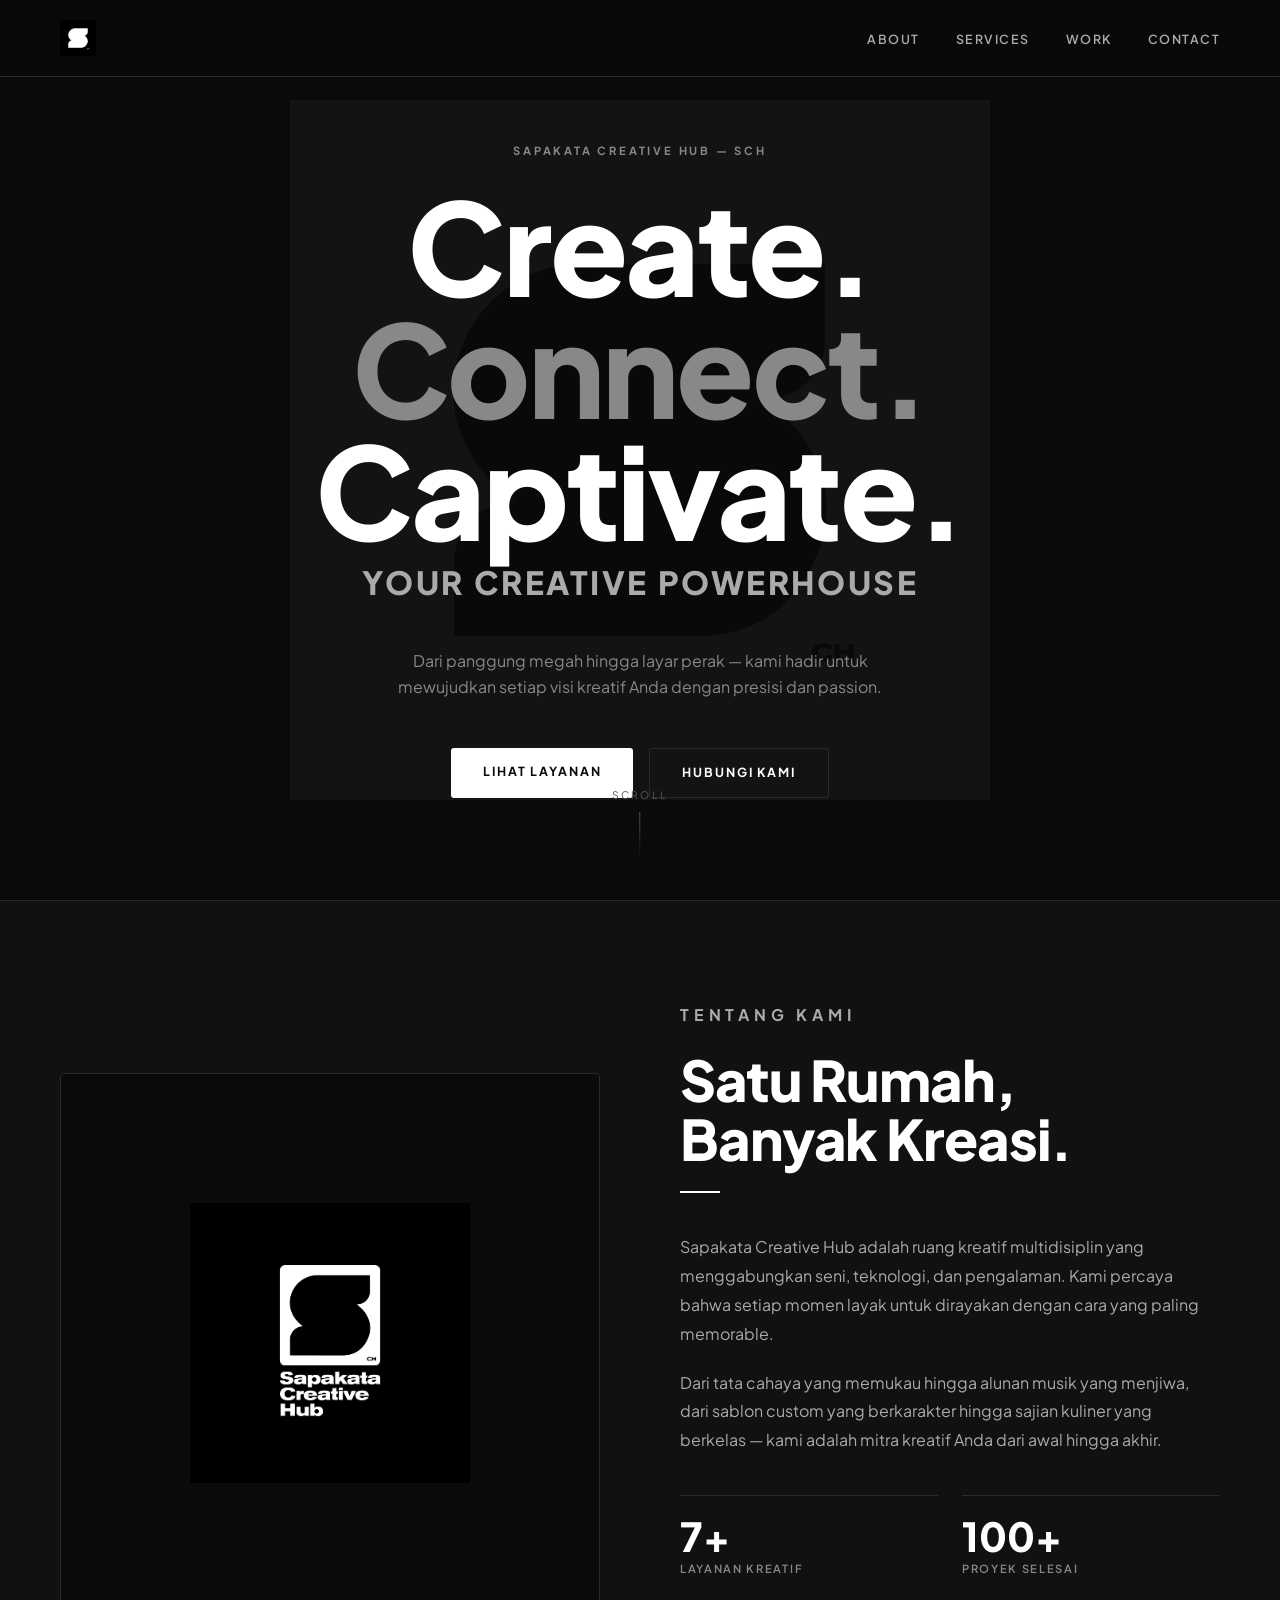
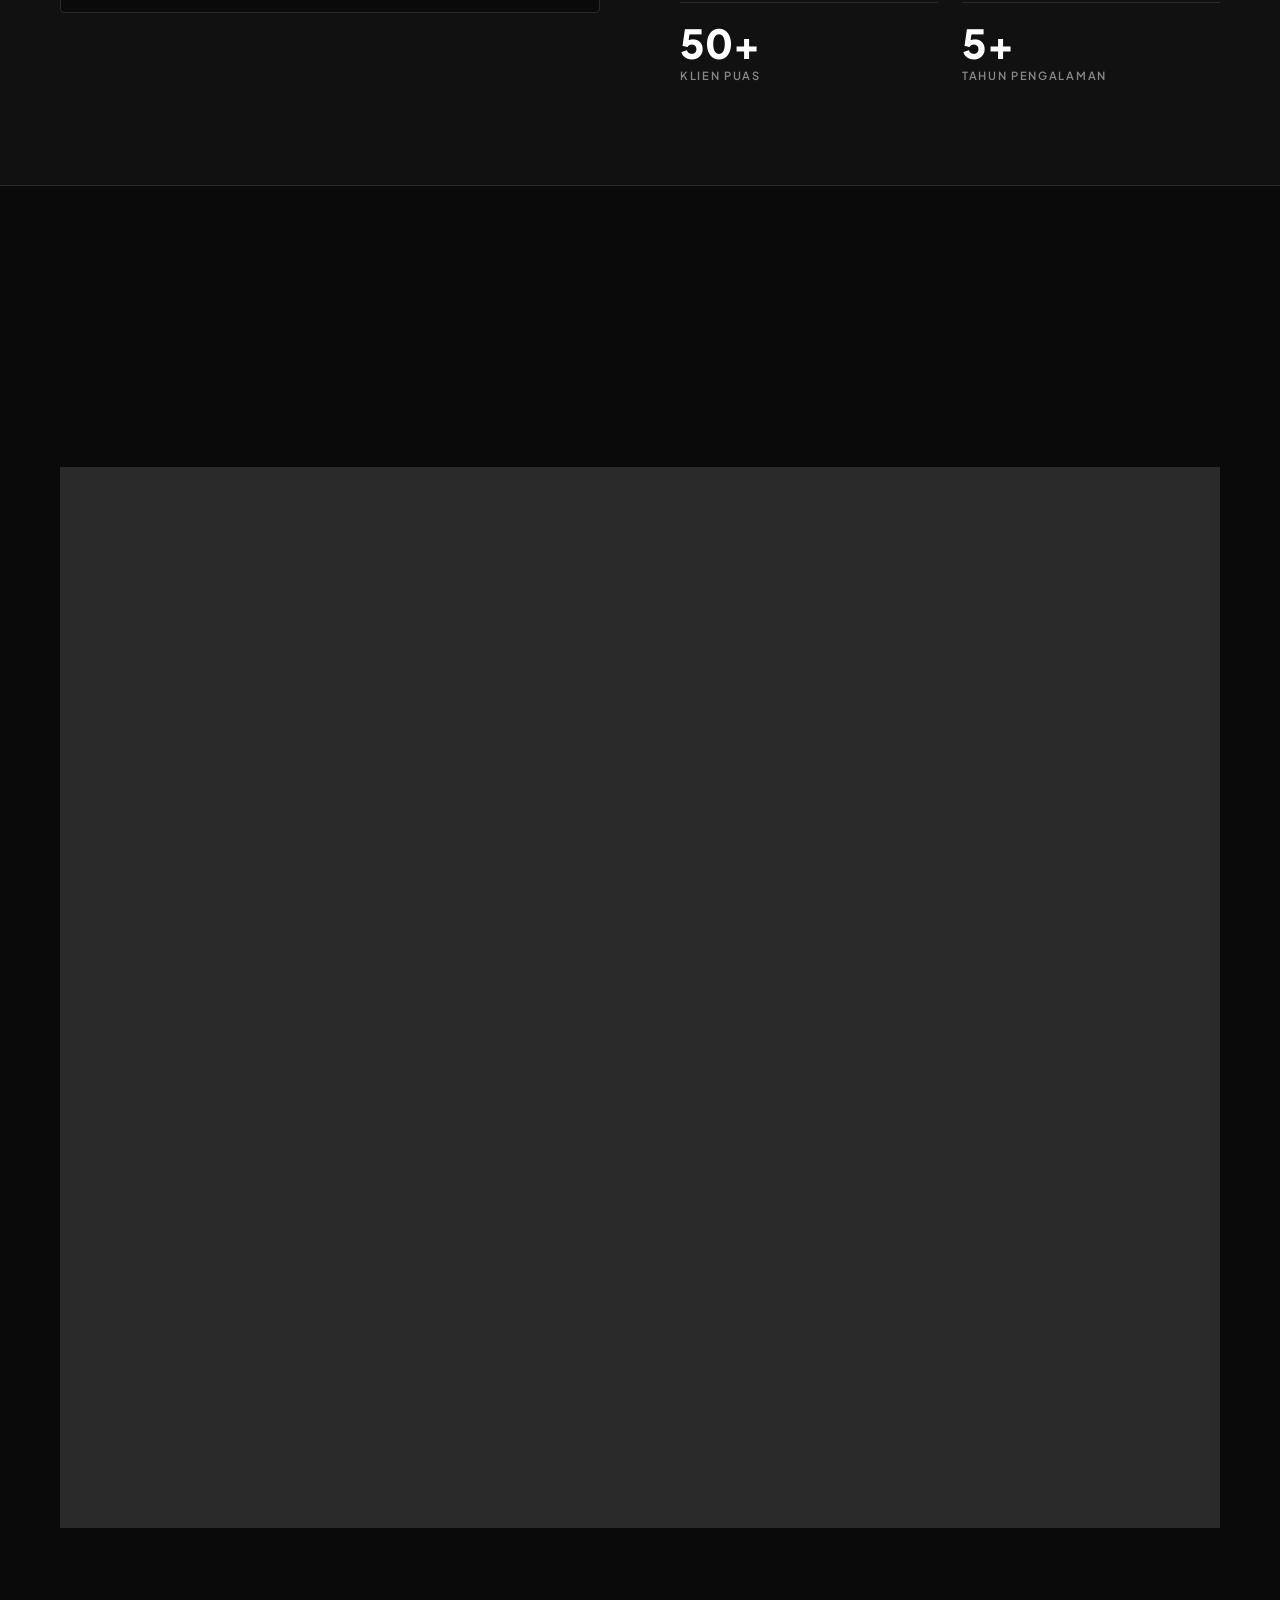
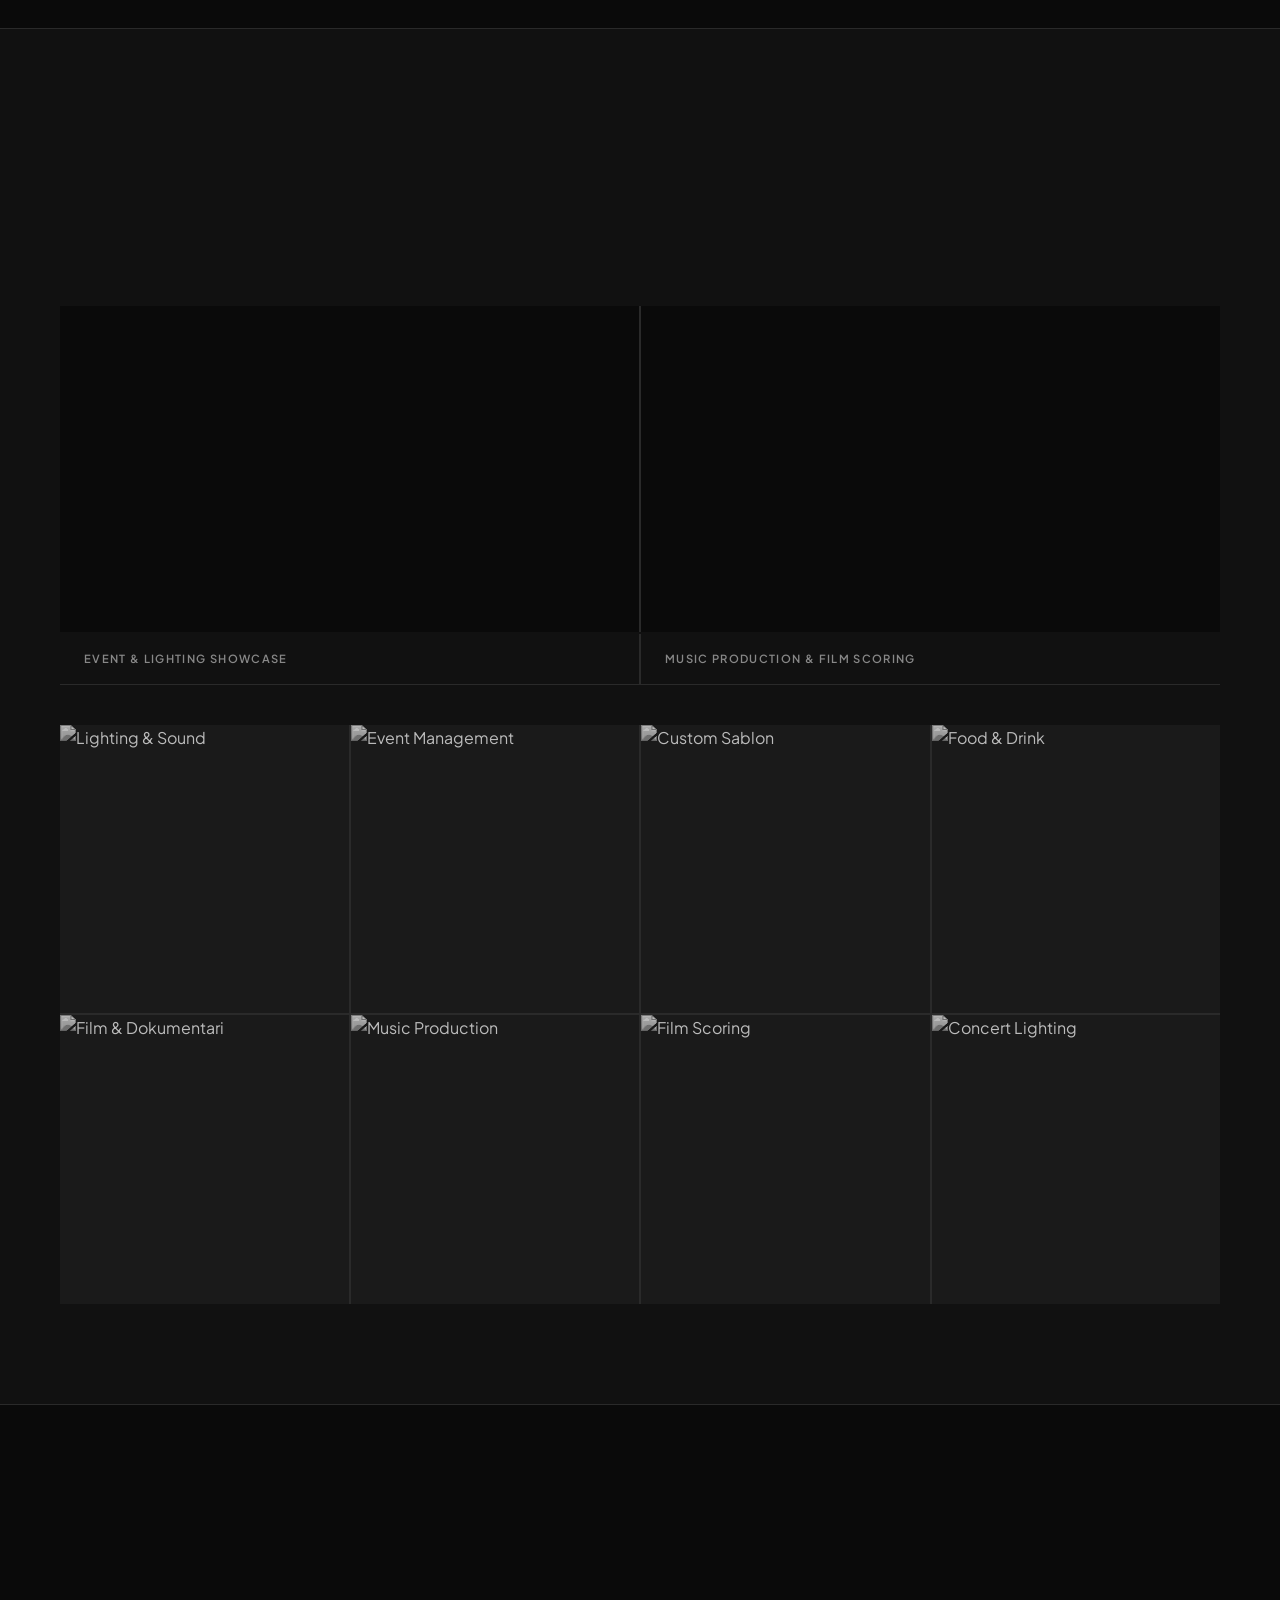
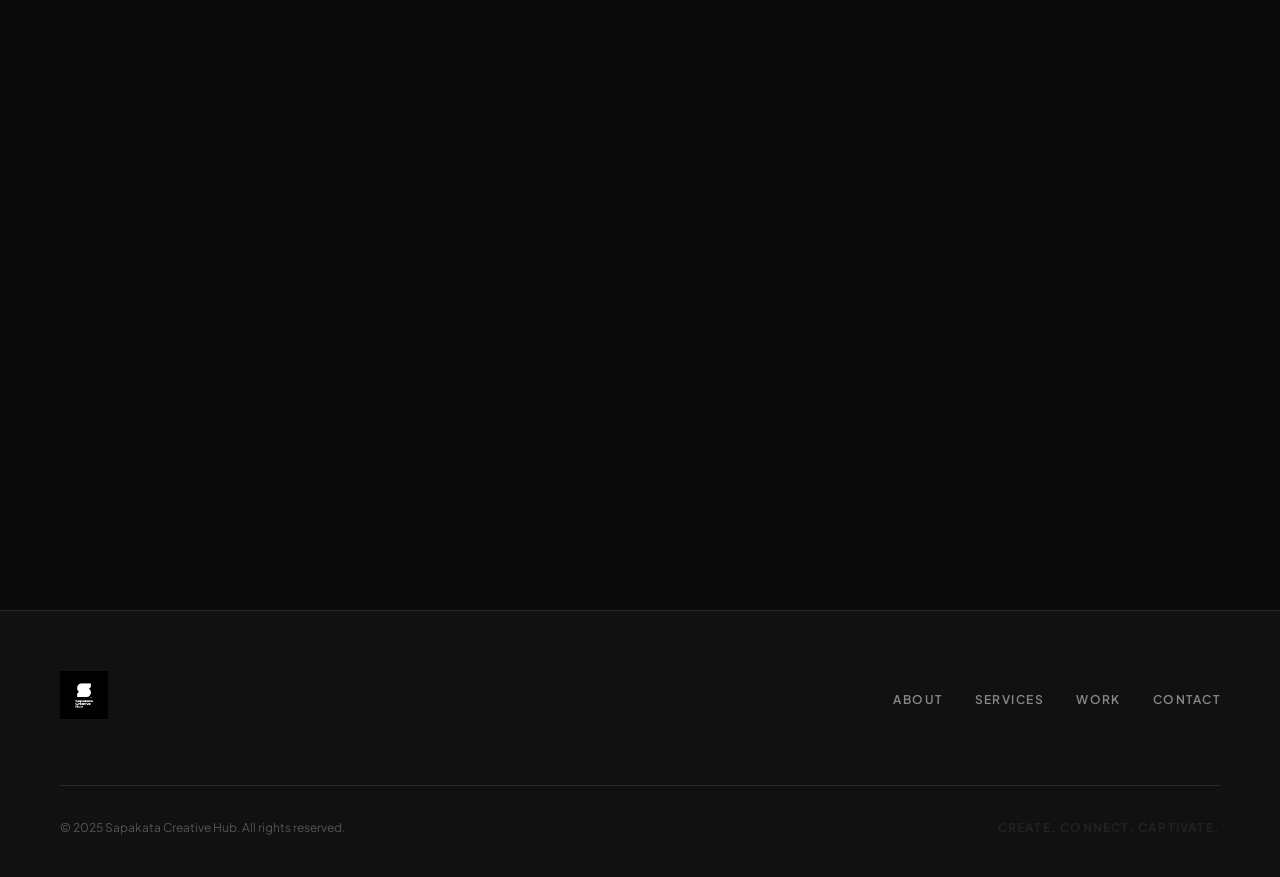
==== indextest.html @ 7867cb83 "Add initial HTML structure for Sapakata Creative Hub Signed-off-by: sapakata <christianferiandrelubi" ====
<!DOCTYPE html>
<html lang="id">
<head>
  <meta charset="UTF-8" />
  <meta name="viewport" content="width=device-width, initial-scale=1.0" />
  <title>Sapakata Creative Hub</title>
  <meta name="description" content="Sapakata Creative Hub — Lighting & Sound, Event Management, Custom Sablon, Food & Drink, Film & Dokumentari, Music Production, Film Scoring and Foley." />
  <meta property="og:title" content="Sapakata Creative Hub" />
  <meta property="og:description" content="Your one-stop creative powerhouse." />
  <meta property="og:image" content="assets/logo/sapakata n-02.png" />
  <link rel="icon" type="image/png" href="assets/logo/sapakata n-01.png" />
  <link rel="preconnect" href="https://fonts.googleapis.com" />
  <link rel="preconnect" href="https://fonts.gstatic.com" crossorigin />
  <link href="https://fonts.googleapis.com/css2?family=Plus+Jakarta+Sans:wght@400;600;700;800;900&display=swap" rel="stylesheet" />
  <link rel="stylesheet" href="style.css" />
</head>
<body>

  <!-- ===== NAVBAR ===== -->
  <nav>
    <a href="#hero" class="nav-logo">
      <img src="assets/logo/sapakata n-02.png" alt="Sapakata Creative Hub" />
    </a>
    <ul class="nav-links">
      <li><a href="#about">About</a></li>
      <li><a href="#services">Services</a></li>
      <li><a href="#portfolio">Work</a></li>
      <li><a href="#contact">Contact</a></li>
    </ul>
    <div class="nav-burger" id="nav-burger" aria-label="Menu">
      <span></span><span></span><span></span>
    </div>
  </nav>

  <!-- ===== MOBILE NAV ===== -->
  <div class="mobile-nav" id="mobile-nav">
    <button class="mobile-nav-close" id="mobile-close">&#x2715;</button>
    <a href="#about">About</a>
    <a href="#services">Services</a>
    <a href="#portfolio">Work</a>
    <a href="#contact">Contact</a>
  </div>

  <!-- ===== HERO ===== -->
  <section id="hero">
    <img class="hero-bg-mark" src="assets/logo/sapakata n-01.png" alt="" aria-hidden="true" />

    <p class="hero-eyebrow">Sapakata Creative Hub &mdash; SCH</p>
    <h1 class="hero-title">Create.<br /><span>Connect.</span><br />Captivate.</h1>
    <p class="hero-sub">Your Creative Powerhouse</p>
    <p class="hero-desc">
      Dari panggung megah hingga layar perak — kami hadir untuk mewujudkan setiap visi kreatif Anda dengan presisi dan passion.
    </p>
    <div class="hero-cta">
      <a href="#services" class="btn btn-white">Lihat Layanan</a>
      <a href="#contact" class="btn btn-outline">Hubungi Kami</a>
    </div>

    <div class="hero-scroll">
      <span>Scroll</span>
      <div class="scroll-line"></div>
    </div>
  </section>

  <!-- ===== ABOUT ===== -->
  <section id="about">
    <div class="about-grid">
      <div class="about-logo-block reveal">
        <img src="assets/logo/sapakata n-04.png" alt="Sapakata Creative Hub Logo" />
      </div>
      <div class="about-text">
        <p class="section-label reveal">Tentang Kami</p>
        <h2 class="section-title reveal">Satu Rumah,<br />Banyak Kreasi.</h2>
        <div class="divider reveal"></div>
        <p class="reveal">
          Sapakata Creative Hub adalah ruang kreatif multidisiplin yang menggabungkan seni, teknologi, dan pengalaman. Kami percaya bahwa setiap momen layak untuk dirayakan dengan cara yang paling memorable.
        </p>
        <p class="reveal">
          Dari tata cahaya yang memukau hingga alunan musik yang menjiwa, dari sablon custom yang berkarakter hingga sajian kuliner yang berkelas — kami adalah mitra kreatif Anda dari awal hingga akhir.
        </p>
        <div class="about-stats">
          <div class="stat-box reveal">
            <div class="stat-num">7+</div>
            <div class="stat-label">Layanan Kreatif</div>
          </div>
          <div class="stat-box reveal">
            <div class="stat-num">100+</div>
            <div class="stat-label">Proyek Selesai</div>
          </div>
          <div class="stat-box reveal">
            <div class="stat-num">50+</div>
            <div class="stat-label">Klien Puas</div>
          </div>
          <div class="stat-box reveal">
            <div class="stat-num">5+</div>
            <div class="stat-label">Tahun Pengalaman</div>
          </div>
        </div>
      </div>
    </div>
  </section>

  <!-- ===== SERVICES ===== -->
  <section id="services">
    <div class="services-header">
      <p class="section-label reveal">Apa yang Kami Lakukan</p>
      <h2 class="section-title reveal">Layanan Kami</h2>
      <div class="divider reveal"></div>
    </div>

    <div class="services-grid">

      <div class="service-card reveal">
        <p class="service-num">01</p>
        <span class="service-icon">&#127818;</span>
        <h3 class="service-name">Lighting &amp; Sound</h3>
        <p class="service-desc">Tata cahaya dan sistem audio profesional untuk konser, event korporat, pernikahan, dan pertunjukan panggung. Kami menghadirkan atmosfer yang sempurna untuk setiap momen.</p>
      </div>

      <div class="service-card reveal">
        <p class="service-num">02</p>
        <span class="service-icon">&#127881;</span>
        <h3 class="service-name">Event Management</h3>
        <p class="service-desc">Perencanaan dan eksekusi event dari A sampai Z. Corporate gathering, product launch, festival, pernikahan — kami pastikan setiap detail berjalan sempurna.</p>
      </div>

      <div class="service-card reveal">
        <p class="service-num">03</p>
        <span class="service-icon">&#128392;</span>
        <h3 class="service-name">Custom Sablon</h3>
        <p class="service-desc">Cetak kaos, merchandise, dan apparel custom berkualitas tinggi. Desain unik, hasil tahan lama, cocok untuk seragam tim, branding event, hingga koleksi personal.</p>
      </div>

      <div class="service-card reveal">
        <p class="service-num">04</p>
        <span class="service-icon">&#127860;</span>
        <h3 class="service-name">Food &amp; Drink</h3>
        <p class="service-desc">Layanan catering dan konsep F&amp;B kreatif untuk berbagai acara. Dari coffee break profesional hingga gala dinner mewah — kami sajikan pengalaman kuliner yang berkesan.</p>
      </div>

      <div class="service-card reveal">
        <p class="service-num">05</p>
        <span class="service-icon">&#127909;</span>
        <h3 class="service-name">Film &amp; Dokumentari</h3>
        <p class="service-desc">Produksi video, film pendek, dan dokumentari yang kuat secara naratif dan estetika. Kami mendokumentasikan kisah Anda dengan sudut pandang sinematik yang autentik.</p>
      </div>

      <div class="service-card reveal">
        <p class="service-num">06</p>
        <span class="service-icon">&#127911;</span>
        <h3 class="service-name">Music Production</h3>
        <p class="service-desc">Rekaman, mixing, dan mastering di studio dengan peralatan profesional. Dari single indie hingga album penuh — kami wujudkan suara Anda menjadi karya yang siap rilis.</p>
      </div>

      <div class="service-card reveal">
        <p class="service-num">07</p>
        <span class="service-icon">&#127908;</span>
        <h3 class="service-name">Film Scoring &amp; Foley</h3>
        <p class="service-desc">Komposisi musik orisinal dan desain suara untuk film, iklan, dan konten digital. Setiap frame mendapatkan nyawanya melalui scoring dan foley yang presisi.</p>
      </div>

    </div>
  </section>

  <!-- ===== PORTFOLIO ===== -->
  <section id="portfolio">
    <div class="portfolio-header">
      <p class="section-label reveal">Karya Kami</p>
      <h2 class="section-title reveal">Portofolio</h2>
      <div class="divider reveal"></div>
    </div>

    <!-- Video embeds -->
    <div class="portfolio-grid reveal">
      <div class="video-block">
        <iframe
          src="https://www.youtube.com/embed/dQw4w9WgXcQ?rel=0&modestbranding=1&color=white"
          title="Sapakata Creative Hub — Event Showcase"
          allow="accelerometer; autoplay; clipboard-write; encrypted-media; gyroscope; picture-in-picture"
          allowfullscreen
        ></iframe>
      </div>
      <div class="video-block">
        <iframe
          src="https://www.youtube.com/embed/9bZkp7q19f0?rel=0&modestbranding=1&color=white"
          title="Sapakata Creative Hub — Music Production"
          allow="accelerometer; autoplay; clipboard-write; encrypted-media; gyroscope; picture-in-picture"
          allowfullscreen
        ></iframe>
      </div>
    </div>
    <div class="video-label">
      <div class="video-label-item">Event &amp; Lighting Showcase</div>
      <div class="video-label-item">Music Production &amp; Film Scoring</div>
    </div>

    <!-- Photo grid (placeholder) -->
    <div class="photo-grid reveal">
      <div class="photo-item">
        <img src="https://images.unsplash.com/photo-1470229722913-7c0e2dbbafd3?w=600&q=80&auto=format&fit=crop" alt="Lighting & Sound" />
      </div>
      <div class="photo-item">
        <img src="https://images.unsplash.com/photo-1492684223066-81342ee5ff30?w=600&q=80&auto=format&fit=crop" alt="Event Management" />
      </div>
      <div class="photo-item">
        <img src="https://images.unsplash.com/photo-1523381210434-271e8be1f52b?w=600&q=80&auto=format&fit=crop" alt="Custom Sablon" />
      </div>
      <div class="photo-item">
        <img src="https://images.unsplash.com/photo-1414235077428-338989a2e8c0?w=600&q=80&auto=format&fit=crop" alt="Food & Drink" />
      </div>
      <div class="photo-item">
        <img src="https://images.unsplash.com/photo-1485846234645-a62644f84728?w=600&q=80&auto=format&fit=crop" alt="Film & Dokumentari" />
      </div>
      <div class="photo-item">
        <img src="https://images.unsplash.com/photo-1598488035139-bdbb2231ce04?w=600&q=80&auto=format&fit=crop" alt="Music Production" />
      </div>
      <div class="photo-item">
        <img src="https://images.unsplash.com/photo-1507838153414-b4b713384a76?w=600&q=80&auto=format&fit=crop" alt="Film Scoring" />
      </div>
      <div class="photo-item">
        <img src="https://images.unsplash.com/photo-1429962714451-bb934ecdc4ec?w=600&q=80&auto=format&fit=crop" alt="Concert Lighting" />
      </div>
    </div>
  </section>

  <!-- ===== CONTACT ===== -->
  <section id="contact">
    <div class="contact-inner">
      <div class="contact-info">
        <p class="section-label reveal">Mari Berkolaborasi</p>
        <h2 class="section-title reveal">Hubungi<br />Kami</h2>
        <div class="divider reveal"></div>
        <p class="reveal">
          Punya ide besar? Butuh partner kreatif yang bisa mewujudkannya? Kami siap mendengar dan berkolaborasi untuk menciptakan sesuatu yang luar biasa bersama Anda.
        </p>
        <div class="contact-details reveal">
          <div class="contact-item">
            <span class="contact-item-label">Email</span>
            <span class="contact-item-val"><a href="mailto:hello@sapakata.id">hello@sapakata.id</a></span>
          </div>
          <div class="contact-item">
            <span class="contact-item-label">Instagram</span>
            <span class="contact-item-val"><a href="https://instagram.com/sapakata" target="_blank" rel="noopener">@sapakata</a></span>
          </div>
          <div class="contact-item">
            <span class="contact-item-label">Lokasi</span>
            <span class="contact-item-val">Indonesia</span>
          </div>
        </div>
      </div>

      <form class="contact-form reveal" id="contact-form">
        <div class="form-group">
          <label for="name">Nama</label>
          <input type="text" id="name" name="name" placeholder="Nama lengkap Anda" required />
        </div>
        <div class="form-group">
          <label for="email">Email</label>
          <input type="email" id="email" name="email" placeholder="email@anda.com" required />
        </div>
        <div class="form-group">
          <label for="service">Layanan yang Dibutuhkan</label>
          <select id="service" name="service">
            <option value="">Pilih layanan...</option>
            <option>Lighting &amp; Sound</option>
            <option>Event Management</option>
            <option>Custom Sablon</option>
            <option>Food &amp; Drink</option>
            <option>Film &amp; Dokumentari</option>
            <option>Music Production</option>
            <option>Film Scoring &amp; Foley</option>
            <option>Kombinasi Layanan</option>
          </select>
        </div>
        <div class="form-group">
          <label for="message">Pesan</label>
          <textarea id="message" name="message" rows="5" placeholder="Ceritakan tentang proyek Anda..." required></textarea>
        </div>
        <div class="form-submit">
          <button type="submit" class="btn btn-white">Kirim Pesan</button>
        </div>
      </form>
    </div>
  </section>

  <!-- ===== FOOTER AREA ===== -->
  <footer>
    <div class="footer-inner">
      <div class="footer-top">
        <div class="footer-logo">
          <img src="assets/logo/sapakata n-06.png" alt="Sapakata Creative Hub" />
        </div>
        <ul class="footer-nav">
          <li><a href="#about">About</a></li>
          <li><a href="#services">Services</a></li>
          <li><a href="#portfolio">Work</a></li>
          <li><a href="#contact">Contact</a></li>
        </ul>
      </div>
      <div class="footer-bottom">
        <p class="footer-copy">&copy; 2025 Sapakata Creative Hub. All rights reserved.</p>
        <p class="footer-tagline">Create. Connect. Captivate.</p>
      </div>
    </div>
  </footer>

  <script src="script.js"></script>
</body>
</html>
---- style.css ----
/* ===== RESET & BASE ===== */
*, *::before, *::after { box-sizing: border-box; margin: 0; padding: 0; }

:root {
  --black: #0a0a0a;
  --black-soft: #111111;
  --black-mid: #1a1a1a;
  --grey-dark: #222222;
  --grey-mid: #555555;
  --grey-light: #888888;
  --grey-border: #2a2a2a;
  --white: #ffffff;
  --white-dim: #e8e8e8;
  --white-muted: #aaaaaa;
  --font: 'Plus Jakarta Sans', 'Inter', sans-serif;
}

html { scroll-behavior: smooth; }

body {
  font-family: var(--font);
  background-color: var(--black);
  color: var(--white);
  line-height: 1.6;
  overflow-x: hidden;
}

/* ===== SCROLLBAR ===== */
::-webkit-scrollbar { width: 4px; }
::-webkit-scrollbar-track { background: var(--black); }
::-webkit-scrollbar-thumb { background: var(--grey-mid); border-radius: 2px; }

/* ===== NAVBAR ===== */
nav {
  position: fixed;
  top: 0;
  left: 0;
  right: 0;
  z-index: 100;
  display: flex;
  align-items: center;
  justify-content: space-between;
  padding: 20px 60px;
  background: rgba(10, 10, 10, 0.85);
  backdrop-filter: blur(12px);
  -webkit-backdrop-filter: blur(12px);
  border-bottom: 1px solid var(--grey-border);
  transition: padding 0.3s ease;
}

nav.scrolled { padding: 14px 60px; }

.nav-logo {
  display: flex;
  align-items: center;
  gap: 12px;
  text-decoration: none;
}

.nav-logo img {
  height: 36px;
  width: auto;
}

.nav-logo span {
  font-size: 0.85rem;
  font-weight: 700;
  letter-spacing: 0.12em;
  text-transform: uppercase;
  color: var(--white);
}

.nav-links {
  display: flex;
  align-items: center;
  gap: 36px;
  list-style: none;
}

.nav-links a {
  font-size: 0.78rem;
  font-weight: 600;
  letter-spacing: 0.12em;
  text-transform: uppercase;
  color: var(--white-muted);
  text-decoration: none;
  transition: color 0.2s;
}

.nav-links a:hover { color: var(--white); }

.nav-burger {
  display: none;
  flex-direction: column;
  gap: 5px;
  cursor: pointer;
  padding: 4px;
}
.nav-burger span {
  display: block;
  width: 24px;
  height: 2px;
  background: var(--white);
  transition: all 0.3s;
}

/* ===== MOBILE NAV ===== */
.mobile-nav {
  display: none;
  position: fixed;
  inset: 0;
  background: var(--black);
  z-index: 99;
  flex-direction: column;
  align-items: center;
  justify-content: center;
  gap: 40px;
}
.mobile-nav.open { display: flex; }
.mobile-nav a {
  font-size: 2rem;
  font-weight: 800;
  letter-spacing: 0.05em;
  text-transform: uppercase;
  color: var(--white);
  text-decoration: none;
  opacity: 0.85;
  transition: opacity 0.2s;
}
.mobile-nav a:hover { opacity: 1; }
.mobile-nav-close {
  position: absolute;
  top: 24px;
  right: 28px;
  font-size: 2rem;
  cursor: pointer;
  color: var(--white-muted);
  background: none;
  border: none;
  line-height: 1;
}

/* ===== HERO ===== */
#hero {
  min-height: 100vh;
  display: flex;
  flex-direction: column;
  align-items: center;
  justify-content: center;
  text-align: center;
  padding: 120px 40px 80px;
  position: relative;
  overflow: hidden;
}

.hero-bg-mark {
  position: absolute;
  top: 50%;
  left: 50%;
  transform: translate(-50%, -50%);
  width: 70vw;
  max-width: 700px;
  opacity: 0.04;
  pointer-events: none;
  user-select: none;
}

.hero-eyebrow {
  font-size: 0.7rem;
  font-weight: 700;
  letter-spacing: 0.25em;
  text-transform: uppercase;
  color: var(--grey-light);
  margin-bottom: 24px;
  opacity: 0;
  animation: fadeUp 0.8s 0.2s forwards;
}

.hero-title {
  font-size: clamp(3rem, 10vw, 8rem);
  font-weight: 900;
  letter-spacing: -0.02em;
  line-height: 0.95;
  color: var(--white);
  margin-bottom: 8px;
  opacity: 0;
  animation: fadeUp 0.8s 0.35s forwards;
}

.hero-title span {
  color: var(--grey-light);
}

.hero-sub {
  font-size: clamp(1.2rem, 3vw, 2rem);
  font-weight: 800;
  letter-spacing: 0.08em;
  text-transform: uppercase;
  color: var(--white-muted);
  margin-bottom: 40px;
  opacity: 0;
  animation: fadeUp 0.8s 0.5s forwards;
}

.hero-desc {
  font-size: 1rem;
  font-weight: 400;
  color: var(--grey-light);
  max-width: 520px;
  margin: 0 auto 48px;
  opacity: 0;
  animation: fadeUp 0.8s 0.65s forwards;
}

.hero-cta {
  display: flex;
  gap: 16px;
  justify-content: center;
  flex-wrap: wrap;
  opacity: 0;
  animation: fadeUp 0.8s 0.8s forwards;
}

.btn {
  display: inline-block;
  padding: 14px 32px;
  font-family: var(--font);
  font-size: 0.78rem;
  font-weight: 700;
  letter-spacing: 0.15em;
  text-transform: uppercase;
  text-decoration: none;
  border-radius: 3px;
  transition: all 0.25s;
  cursor: pointer;
  border: none;
}

.btn-white {
  background: var(--white);
  color: var(--black);
}
.btn-white:hover {
  background: var(--white-dim);
  transform: translateY(-2px);
}

.btn-outline {
  background: transparent;
  color: var(--white);
  border: 1.5px solid var(--grey-border);
}
.btn-outline:hover {
  border-color: var(--white-muted);
  transform: translateY(-2px);
}

.hero-scroll {
  position: absolute;
  bottom: 40px;
  left: 50%;
  transform: translateX(-50%);
  display: flex;
  flex-direction: column;
  align-items: center;
  gap: 8px;
  opacity: 0;
  animation: fadeIn 1s 1.2s forwards;
}
.hero-scroll span {
  font-size: 0.65rem;
  letter-spacing: 0.2em;
  text-transform: uppercase;
  color: var(--grey-mid);
}
.scroll-line {
  width: 1px;
  height: 48px;
  background: linear-gradient(to bottom, var(--grey-mid), transparent);
  animation: scrollPulse 2s infinite;
}

/* ===== SECTION BASE ===== */
section { padding: 100px 60px; }

.section-label {
  font-size: 0.65rem;
  font-weight: 700;
  letter-spacing: 0.3em;
  text-transform: uppercase;
  color: var(--grey-mid);
  margin-bottom: 16px;
}

.section-title {
  font-size: clamp(2rem, 5vw, 3.5rem);
  font-weight: 900;
  letter-spacing: -0.02em;
  line-height: 1.05;
  color: var(--white);
  margin-bottom: 24px;
}

.divider {
  width: 40px;
  height: 2px;
  background: var(--white);
  margin-bottom: 40px;
}

/* ===== ABOUT ===== */
#about {
  background: var(--black-soft);
  border-top: 1px solid var(--grey-border);
}

.about-grid {
  display: grid;
  grid-template-columns: 1fr 1fr;
  gap: 80px;
  align-items: center;
  max-width: 1200px;
  margin: 0 auto;
}

.about-logo-block {
  display: flex;
  align-items: center;
  justify-content: center;
  background: var(--black);
  border: 1px solid var(--grey-border);
  border-radius: 4px;
  padding: 60px;
  aspect-ratio: 1;
}

.about-logo-block img {
  width: 100%;
  max-width: 280px;
}

.about-text p {
  font-size: 1rem;
  color: var(--white-muted);
  line-height: 1.8;
  margin-bottom: 20px;
}

.about-stats {
  display: grid;
  grid-template-columns: 1fr 1fr;
  gap: 24px;
  margin-top: 40px;
}

.stat-box {
  border-top: 1px solid var(--grey-border);
  padding-top: 20px;
}

.stat-num {
  font-size: 2.5rem;
  font-weight: 900;
  color: var(--white);
  line-height: 1;
  margin-bottom: 4px;
}

.stat-label {
  font-size: 0.7rem;
  font-weight: 600;
  letter-spacing: 0.15em;
  text-transform: uppercase;
  color: var(--grey-light);
}

/* ===== SERVICES ===== */
#services {
  background: var(--black);
  border-top: 1px solid var(--grey-border);
}

.services-header {
  max-width: 1200px;
  margin: 0 auto 64px;
}

.services-grid {
  display: grid;
  grid-template-columns: repeat(auto-fit, minmax(300px, 1fr));
  gap: 1px;
  background: var(--grey-border);
  border: 1px solid var(--grey-border);
  max-width: 1200px;
  margin: 0 auto;
}

.service-card {
  background: var(--black);
  padding: 48px 40px;
  transition: background 0.3s;
  cursor: default;
}

.service-card:hover { background: var(--black-mid); }

.service-num {
  font-size: 0.65rem;
  font-weight: 700;
  letter-spacing: 0.2em;
  color: var(--grey-mid);
  margin-bottom: 24px;
}

.service-icon {
  font-size: 2rem;
  margin-bottom: 16px;
  display: block;
}

.service-name {
  font-size: 1.3rem;
  font-weight: 800;
  color: var(--white);
  margin-bottom: 12px;
  letter-spacing: -0.01em;
}

.service-desc {
  font-size: 0.875rem;
  color: var(--white-muted);
  line-height: 1.7;
}

/* ===== PORTFOLIO ===== */
#portfolio {
  background: var(--black-soft);
  border-top: 1px solid var(--grey-border);
}

.portfolio-header {
  max-width: 1200px;
  margin: 0 auto 60px;
}

.portfolio-grid {
  display: grid;
  grid-template-columns: 1fr 1fr;
  gap: 2px;
  background: var(--grey-border);
  max-width: 1200px;
  margin: 0 auto 2px;
}

.video-block {
  position: relative;
  background: var(--black);
  overflow: hidden;
  aspect-ratio: 16/9;
}

.video-block iframe {
  position: absolute;
  inset: 0;
  width: 100%;
  height: 100%;
  border: none;
}

.video-label {
  max-width: 1200px;
  margin: 0 auto;
  display: grid;
  grid-template-columns: 1fr 1fr;
  gap: 2px;
  background: var(--grey-border);
  border-bottom: 1px solid var(--grey-border);
}

.video-label-item {
  background: var(--black-soft);
  padding: 16px 24px;
  font-size: 0.7rem;
  font-weight: 600;
  letter-spacing: 0.12em;
  text-transform: uppercase;
  color: var(--grey-light);
}

/* Photo gallery */
.photo-grid {
  display: grid;
  grid-template-columns: repeat(4, 1fr);
  gap: 2px;
  background: var(--grey-border);
  max-width: 1200px;
  margin: 40px auto 0;
}

.photo-item {
  aspect-ratio: 1;
  overflow: hidden;
  background: var(--black-mid);
  position: relative;
}

.photo-item img {
  width: 100%;
  height: 100%;
  object-fit: cover;
  filter: grayscale(100%);
  opacity: 0.7;
  transition: all 0.4s;
}

.photo-item:hover img {
  filter: grayscale(60%);
  opacity: 1;
  transform: scale(1.04);
}

.photo-placeholder {
  width: 100%;
  height: 100%;
  min-height: 200px;
  display: flex;
  align-items: center;
  justify-content: center;
  background: var(--black-mid);
  color: var(--grey-border);
  font-size: 0.65rem;
  letter-spacing: 0.2em;
  text-transform: uppercase;
}

/* ===== CONTACT ===== */
#contact {
  background: var(--black);
  border-top: 1px solid var(--grey-border);
}

.contact-inner {
  max-width: 1200px;
  margin: 0 auto;
  display: grid;
  grid-template-columns: 1fr 1fr;
  gap: 80px;
  align-items: start;
}

.contact-info p {
  font-size: 1rem;
  color: var(--white-muted);
  line-height: 1.8;
  margin-bottom: 40px;
}

.contact-details {
  display: flex;
  flex-direction: column;
  gap: 20px;
}

.contact-item {
  display: flex;
  flex-direction: column;
  gap: 4px;
  border-top: 1px solid var(--grey-border);
  padding-top: 16px;
}

.contact-item-label {
  font-size: 0.65rem;
  font-weight: 700;
  letter-spacing: 0.2em;
  text-transform: uppercase;
  color: var(--grey-mid);
}

.contact-item-val {
  font-size: 0.95rem;
  font-weight: 600;
  color: var(--white);
}

.contact-item-val a {
  color: var(--white);
  text-decoration: none;
  transition: color 0.2s;
}
.contact-item-val a:hover { color: var(--white-muted); }

/* Contact form */
.contact-form {
  display: flex;
  flex-direction: column;
  gap: 16px;
}

.form-group {
  display: flex;
  flex-direction: column;
  gap: 6px;
}

.form-group label {
  font-size: 0.65rem;
  font-weight: 700;
  letter-spacing: 0.2em;
  text-transform: uppercase;
  color: var(--grey-mid);
}

.form-group input,
.form-group select,
.form-group textarea {
  background: var(--black-soft);
  border: 1px solid var(--grey-border);
  color: var(--white);
  font-family: var(--font);
  font-size: 0.9rem;
  padding: 14px 16px;
  border-radius: 3px;
  outline: none;
  transition: border-color 0.2s;
  resize: none;
}

.form-group input:focus,
.form-group select:focus,
.form-group textarea:focus {
  border-color: var(--grey-mid);
}

.form-group select option { background: var(--black-soft); }

.form-submit {
  margin-top: 8px;
}

/* ===== FOOTER ===== */
footer {
  background: var(--black-soft);
  border-top: 1px solid var(--grey-border);
  padding: 60px 60px 40px;
}

.footer-inner {
  max-width: 1200px;
  margin: 0 auto;
}

.footer-top {
  display: flex;
  align-items: center;
  justify-content: space-between;
  margin-bottom: 60px;
}

.footer-logo img {
  height: 48px;
  width: auto;
}

.footer-nav {
  display: flex;
  gap: 32px;
  list-style: none;
}

.footer-nav a {
  font-size: 0.75rem;
  font-weight: 600;
  letter-spacing: 0.12em;
  text-transform: uppercase;
  color: var(--grey-light);
  text-decoration: none;
  transition: color 0.2s;
}
.footer-nav a:hover { color: var(--white); }

.footer-bottom {
  display: flex;
  align-items: center;
  justify-content: space-between;
  border-top: 1px solid var(--grey-border);
  padding-top: 32px;
}

.footer-copy {
  font-size: 0.75rem;
  color: var(--grey-mid);
}

.footer-tagline {
  font-size: 0.75rem;
  font-weight: 700;
  letter-spacing: 0.1em;
  text-transform: uppercase;
  color: var(--grey-dark);
}

/* ===== ANIMATIONS ===== */
@keyframes fadeUp {
  from { opacity: 0; transform: translateY(24px); }
  to   { opacity: 1; transform: translateY(0); }
}

@keyframes fadeIn {
  from { opacity: 0; }
  to   { opacity: 1; }
}

@keyframes scrollPulse {
  0%, 100% { opacity: 0.4; }
  50%       { opacity: 1; }
}

.reveal {
  opacity: 0;
  transform: translateY(32px);
  transition: opacity 0.7s ease, transform 0.7s ease;
}
.reveal.visible {
  opacity: 1;
  transform: translateY(0);
}

/* ===== RESPONSIVE ===== */
@media (max-width: 900px) {
  nav { padding: 18px 24px; }
  nav.scrolled { padding: 12px 24px; }
  .nav-links { display: none; }
  .nav-burger { display: flex; }
  section { padding: 80px 24px; }
  footer { padding: 48px 24px 32px; }

  .about-grid { grid-template-columns: 1fr; gap: 40px; }
  .about-logo-block { padding: 40px; max-width: 320px; margin: 0 auto; }

  .services-grid { grid-template-columns: 1fr; }
  .service-card { padding: 36px 28px; }

  .portfolio-grid { grid-template-columns: 1fr; }
  .video-label { grid-template-columns: 1fr; }
  .photo-grid { grid-template-columns: repeat(2, 1fr); }

  .contact-inner { grid-template-columns: 1fr; gap: 48px; }

  .footer-top { flex-direction: column; gap: 32px; align-items: flex-start; }
  .footer-bottom { flex-direction: column; gap: 12px; align-items: flex-start; }
}

@media (max-width: 480px) {
  .hero-title { letter-spacing: -0.01em; }
  .about-stats { grid-template-columns: 1fr; }
  .photo-grid { grid-template-columns: repeat(2, 1fr); }
}
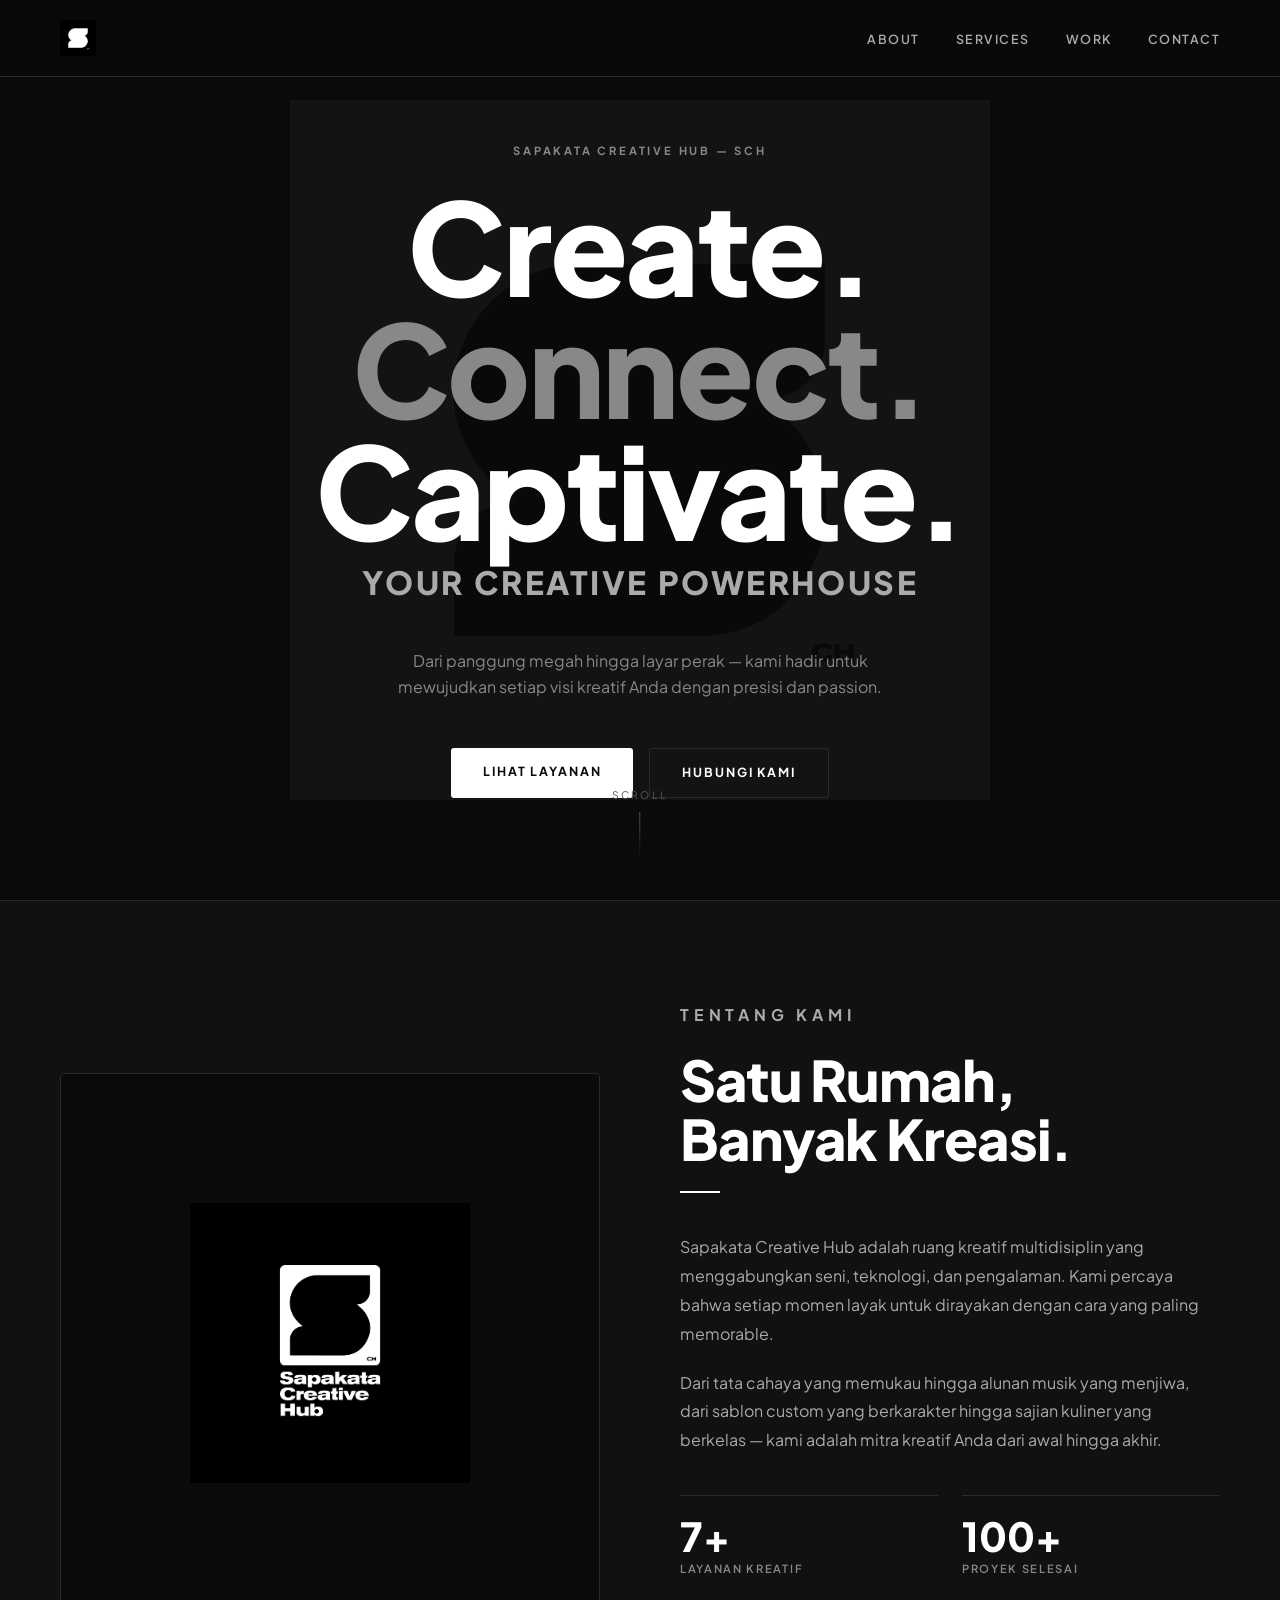
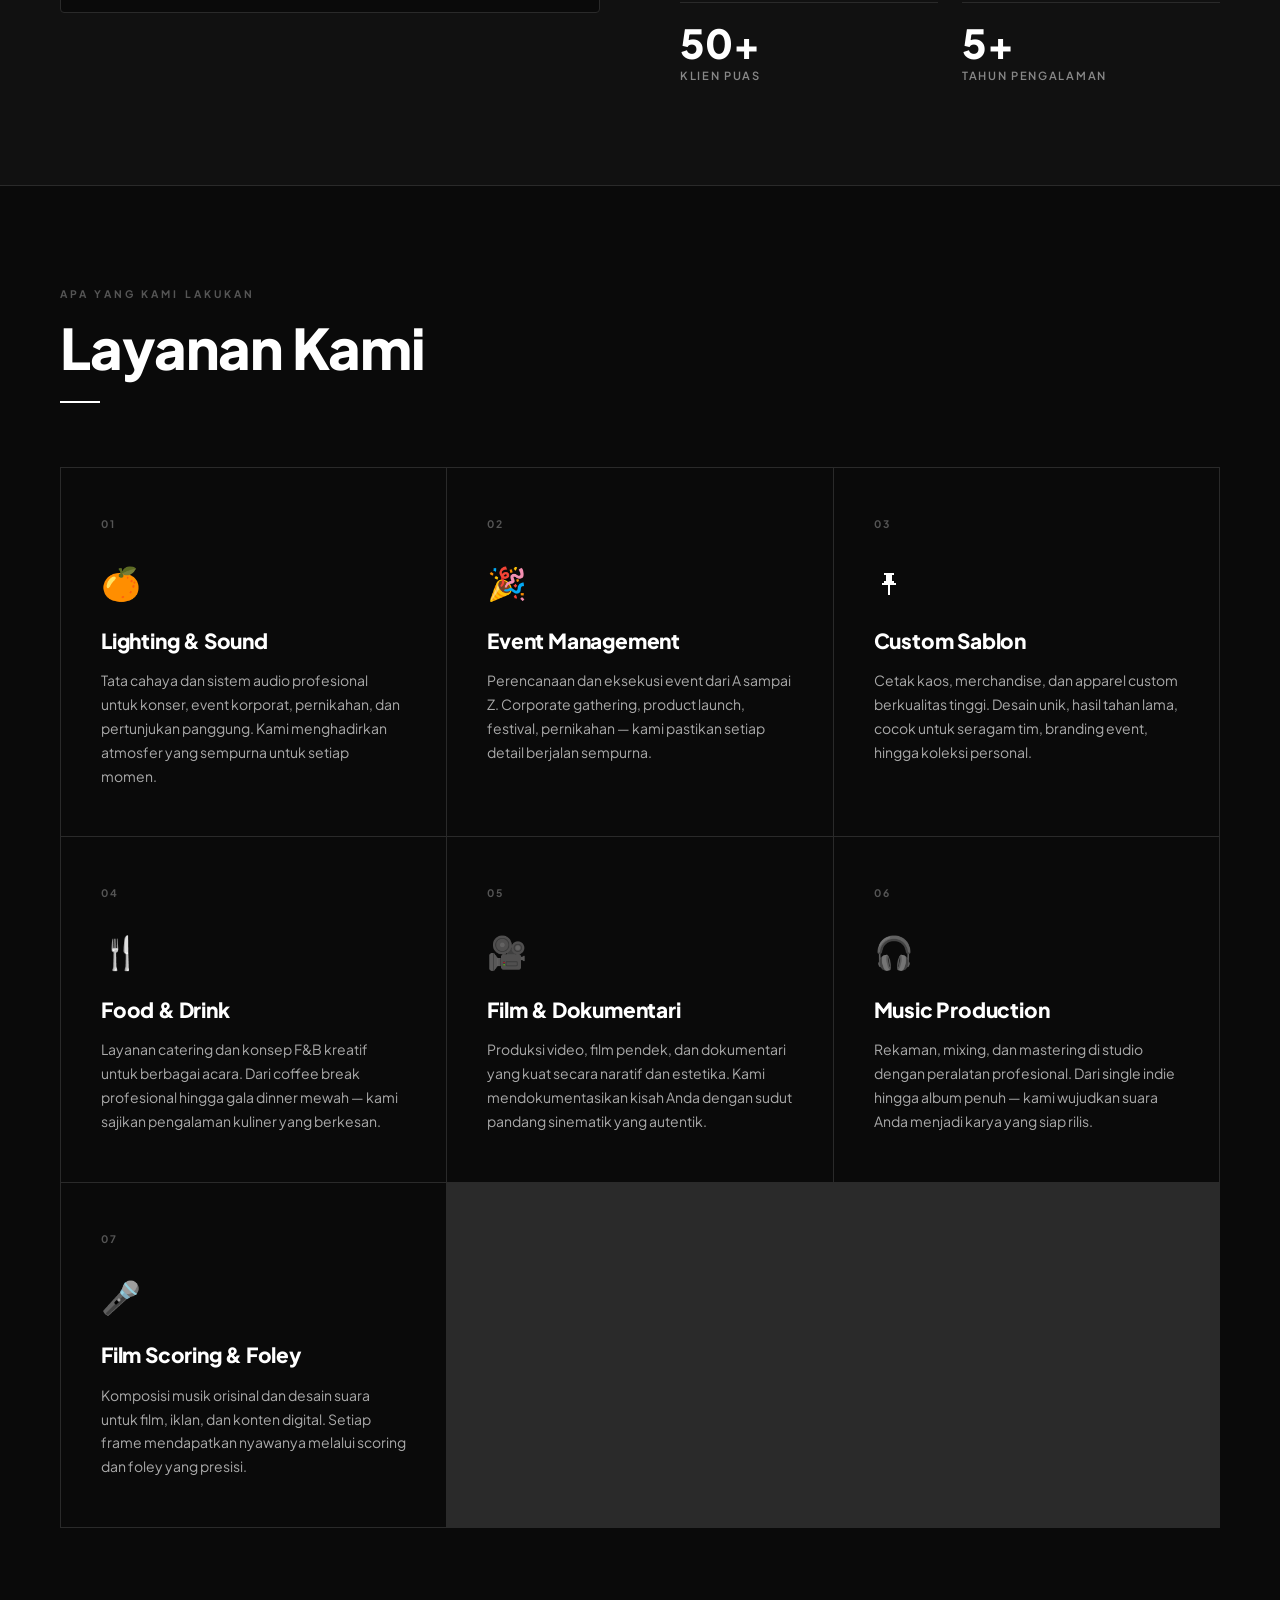
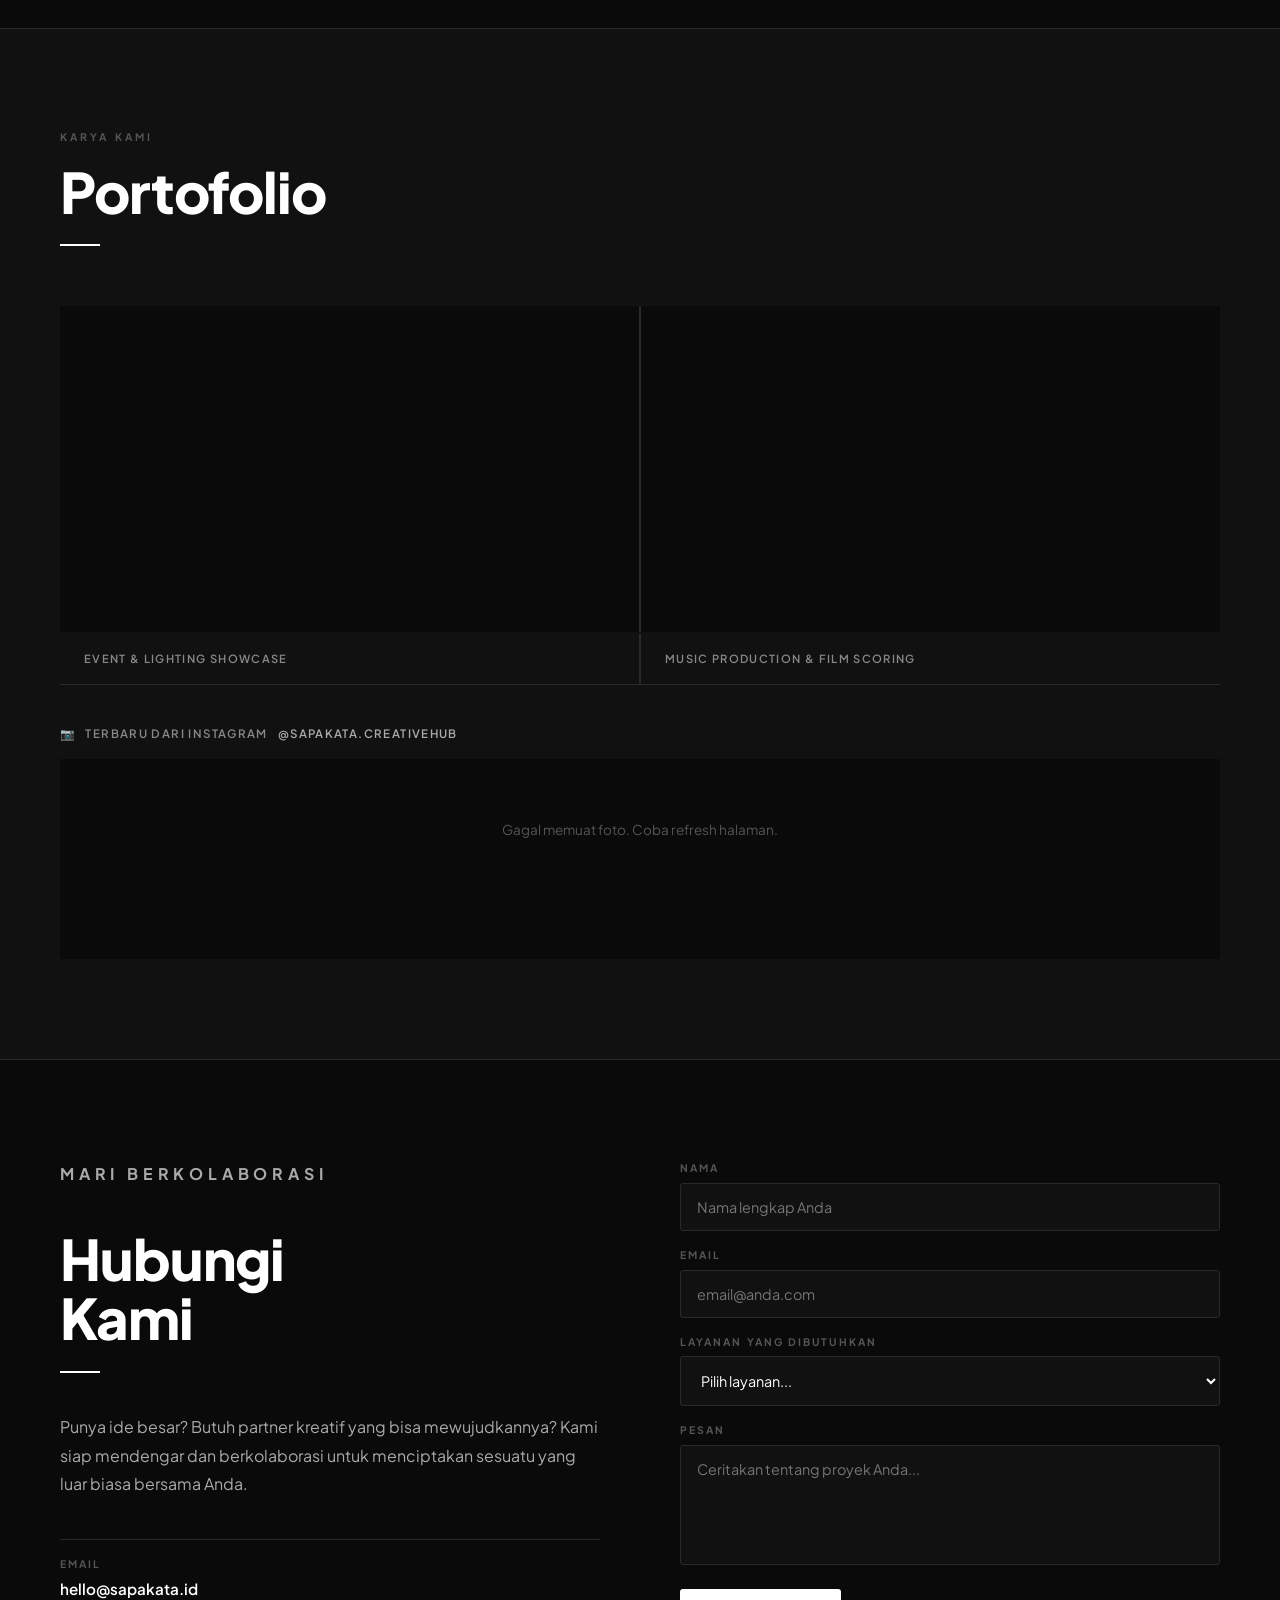
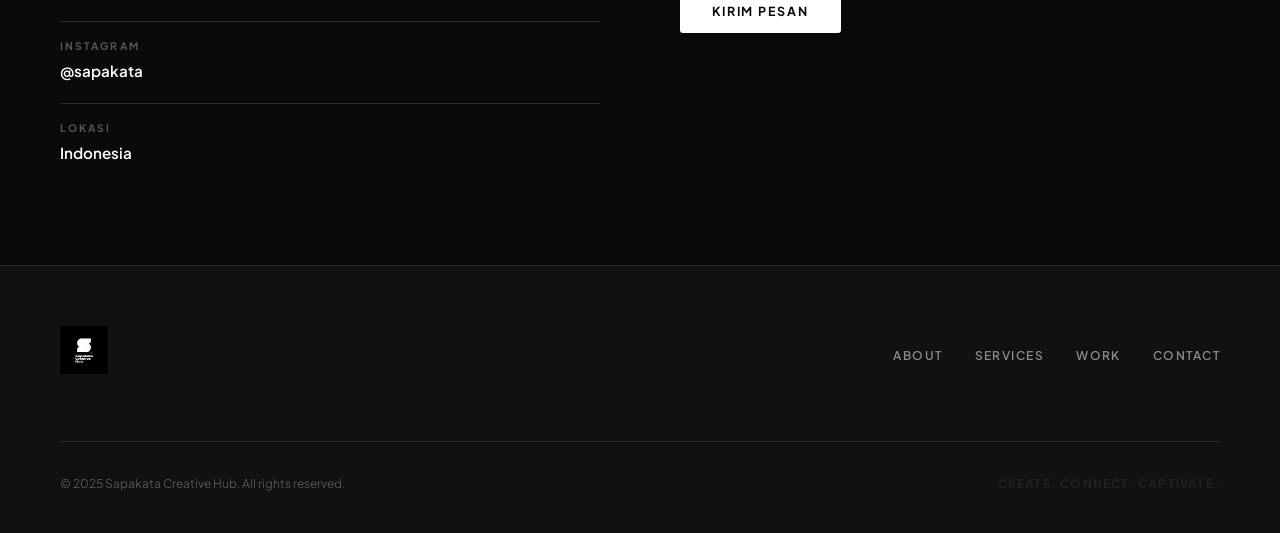
==== commit 7c16303c: "Create indextest.html Signed-off-by: sapakata <christianferiandrelubis@gmail.com>" ====
--- a/indextest.html
+++ b/indextest.html
@@ -194,31 +194,19 @@
       <div class="video-label-item">Music Production &amp; Film Scoring</div>
     </div>
 
-    <!-- Photo grid (placeholder) -->
-    <div class="photo-grid reveal">
-      <div class="photo-item">
-        <img src="https://images.unsplash.com/photo-1470229722913-7c0e2dbbafd3?w=600&q=80&auto=format&fit=crop" alt="Lighting & Sound" />
-      </div>
-      <div class="photo-item">
-        <img src="https://images.unsplash.com/photo-1492684223066-81342ee5ff30?w=600&q=80&auto=format&fit=crop" alt="Event Management" />
-      </div>
-      <div class="photo-item">
-        <img src="https://images.unsplash.com/photo-1523381210434-271e8be1f52b?w=600&q=80&auto=format&fit=crop" alt="Custom Sablon" />
-      </div>
-      <div class="photo-item">
-        <img src="https://images.unsplash.com/photo-1414235077428-338989a2e8c0?w=600&q=80&auto=format&fit=crop" alt="Food & Drink" />
-      </div>
-      <div class="photo-item">
-        <img src="https://images.unsplash.com/photo-1485846234645-a62644f84728?w=600&q=80&auto=format&fit=crop" alt="Film & Dokumentari" />
-      </div>
-      <div class="photo-item">
-        <img src="https://images.unsplash.com/photo-1598488035139-bdbb2231ce04?w=600&q=80&auto=format&fit=crop" alt="Music Production" />
-      </div>
-      <div class="photo-item">
-        <img src="https://images.unsplash.com/photo-1507838153414-b4b713384a76?w=600&q=80&auto=format&fit=crop" alt="Film Scoring" />
-      </div>
-      <div class="photo-item">
-        <img src="https://images.unsplash.com/photo-1429962714451-bb934ecdc4ec?w=600&q=80&auto=format&fit=crop" alt="Concert Lighting" />
+    <!-- Instagram feed — auto dari Behold -->
+    <div class="ig-section reveal">
+      <p class="ig-label">
+        <span>&#x1F4F7;</span> Terbaru dari Instagram
+        <a href="https://www.instagram.com/sapakata.creativehub/" target="_blank" rel="noopener">@sapakata.creativehub</a>
+      </p>
+      <div class="photo-grid" id="instagram-grid">
+        <!-- Diisi oleh script.js via Behold API -->
+        <div class="ig-loading" id="ig-loading">
+          <span class="ig-loading-dot"></span>
+          <span class="ig-loading-dot"></span>
+          <span class="ig-loading-dot"></span>
+        </div>
       </div>
     </div>
   </section>
--- a/style.css
+++ b/style.css
@@ -487,14 +487,39 @@
   color: var(--grey-light);
 }
 
-/* Photo gallery */
+/* Instagram section */
+.ig-section {
+  max-width: 1200px;
+  margin: 40px auto 0;
+}
+
+.ig-label {
+  font-size: 0.72rem;
+  font-weight: 600;
+  letter-spacing: 0.12em;
+  text-transform: uppercase;
+  color: var(--grey-light);
+  margin-bottom: 16px;
+  display: flex;
+  align-items: center;
+  gap: 10px;
+}
+
+.ig-label a {
+  color: var(--white-muted);
+  text-decoration: none;
+  transition: color 0.2s;
+}
+.ig-label a:hover { color: var(--white); }
+
+/* Photo grid */
 .photo-grid {
   display: grid;
-  grid-template-columns: repeat(4, 1fr);
+  grid-template-columns: repeat(3, 1fr);
   gap: 2px;
   background: var(--grey-border);
-  max-width: 1200px;
-  margin: 40px auto 0;
+  min-height: 200px;
+  position: relative;
 }
 
 .photo-item {
@@ -502,6 +527,8 @@
   overflow: hidden;
   background: var(--black-mid);
   position: relative;
+  display: block;
+  text-decoration: none;
 }
 
 .photo-item img {
@@ -509,28 +536,85 @@
   height: 100%;
   object-fit: cover;
   filter: grayscale(100%);
-  opacity: 0.7;
-  transition: all 0.4s;
+  opacity: 0.75;
+  transition: all 0.45s ease;
+  display: block;
+}
+
+.photo-overlay {
+  position: absolute;
+  inset: 0;
+  background: rgba(0,0,0,0);
+  display: flex;
+  align-items: flex-end;
+  padding: 20px 16px;
+  transition: background 0.35s ease;
+}
+
+.photo-caption {
+  font-size: 0.78rem;
+  font-weight: 600;
+  color: var(--white);
+  line-height: 1.4;
+  opacity: 0;
+  transform: translateY(8px);
+  transition: all 0.3s ease;
+  text-shadow: 0 1px 4px rgba(0,0,0,0.8);
+  display: -webkit-box;
+  -webkit-line-clamp: 2;
+  -webkit-box-orient: vertical;
+  overflow: hidden;
 }
 
 .photo-item:hover img {
-  filter: grayscale(60%);
+  filter: grayscale(20%);
   opacity: 1;
   transform: scale(1.04);
 }
 
-.photo-placeholder {
-  width: 100%;
-  height: 100%;
-  min-height: 200px;
+.photo-item:hover .photo-overlay {
+  background: rgba(0,0,0,0.45);
+}
+
+.photo-item:hover .photo-caption {
+  opacity: 1;
+  transform: translateY(0);
+}
+
+/* Loading state */
+.ig-loading {
+  position: absolute;
+  inset: 0;
   display: flex;
   align-items: center;
   justify-content: center;
-  background: var(--black-mid);
-  color: var(--grey-border);
-  font-size: 0.65rem;
-  letter-spacing: 0.2em;
-  text-transform: uppercase;
+  gap: 8px;
+  background: var(--black);
+  grid-column: 1 / -1;
+}
+
+.ig-loading-dot {
+  width: 8px;
+  height: 8px;
+  border-radius: 50%;
+  background: var(--grey-mid);
+  animation: dotPulse 1.2s infinite ease-in-out;
+}
+.ig-loading-dot:nth-child(2) { animation-delay: 0.2s; }
+.ig-loading-dot:nth-child(3) { animation-delay: 0.4s; }
+
+@keyframes dotPulse {
+  0%, 80%, 100% { opacity: 0.25; transform: scale(0.85); }
+  40%           { opacity: 1;    transform: scale(1); }
+}
+
+.ig-empty {
+  grid-column: 1 / -1;
+  padding: 60px 24px;
+  text-align: center;
+  font-size: 0.85rem;
+  color: var(--grey-mid);
+  background: var(--black);
 }
 
 /* ===== CONTACT ===== */
@@ -743,7 +827,7 @@
 
   .portfolio-grid { grid-template-columns: 1fr; }
   .video-label { grid-template-columns: 1fr; }
-  .photo-grid { grid-template-columns: repeat(2, 1fr); }
+  .photo-grid { grid-template-columns: repeat(3, 1fr); }
 
   .contact-inner { grid-template-columns: 1fr; gap: 48px; }
 
@@ -754,5 +838,5 @@
 @media (max-width: 480px) {
   .hero-title { letter-spacing: -0.01em; }
   .about-stats { grid-template-columns: 1fr; }
-  .photo-grid { grid-template-columns: repeat(2, 1fr); }
-}
+  .photo-grid { grid-template-columns: repeat(3, 1fr); }
+}
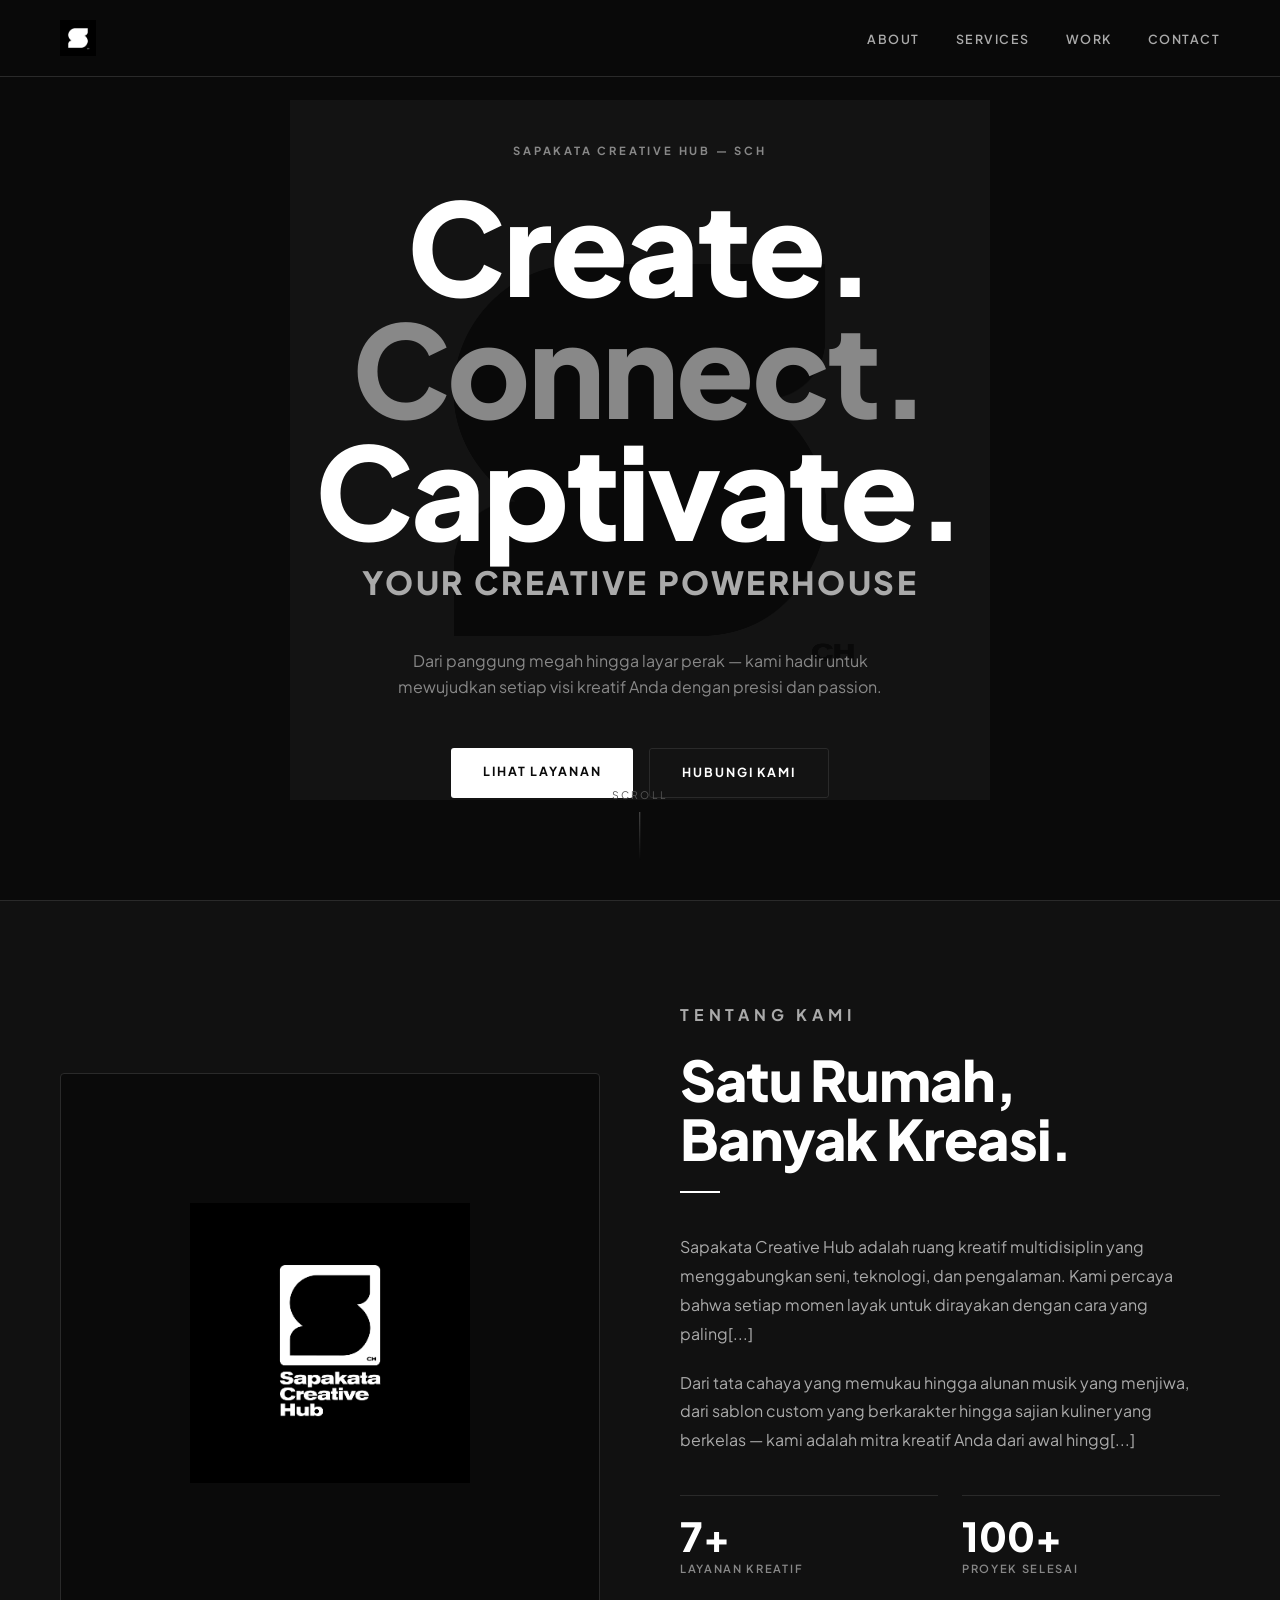
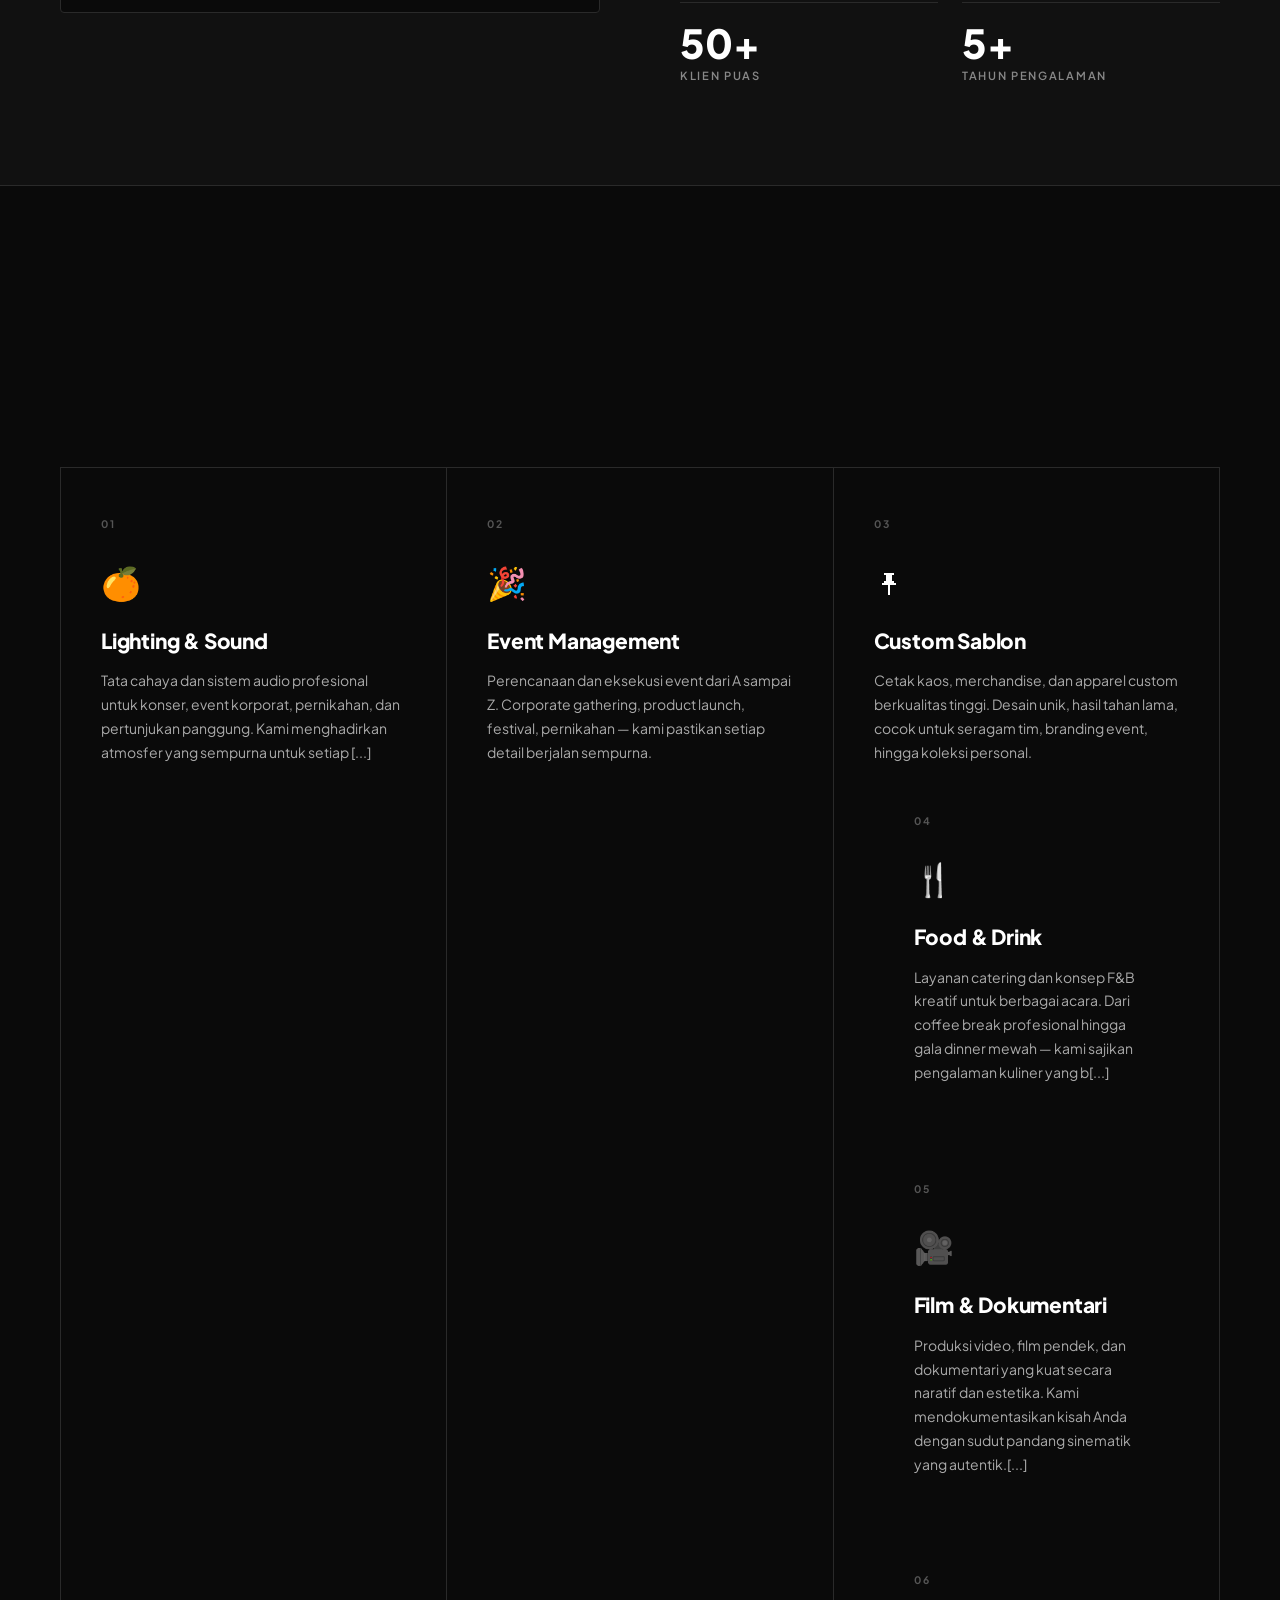
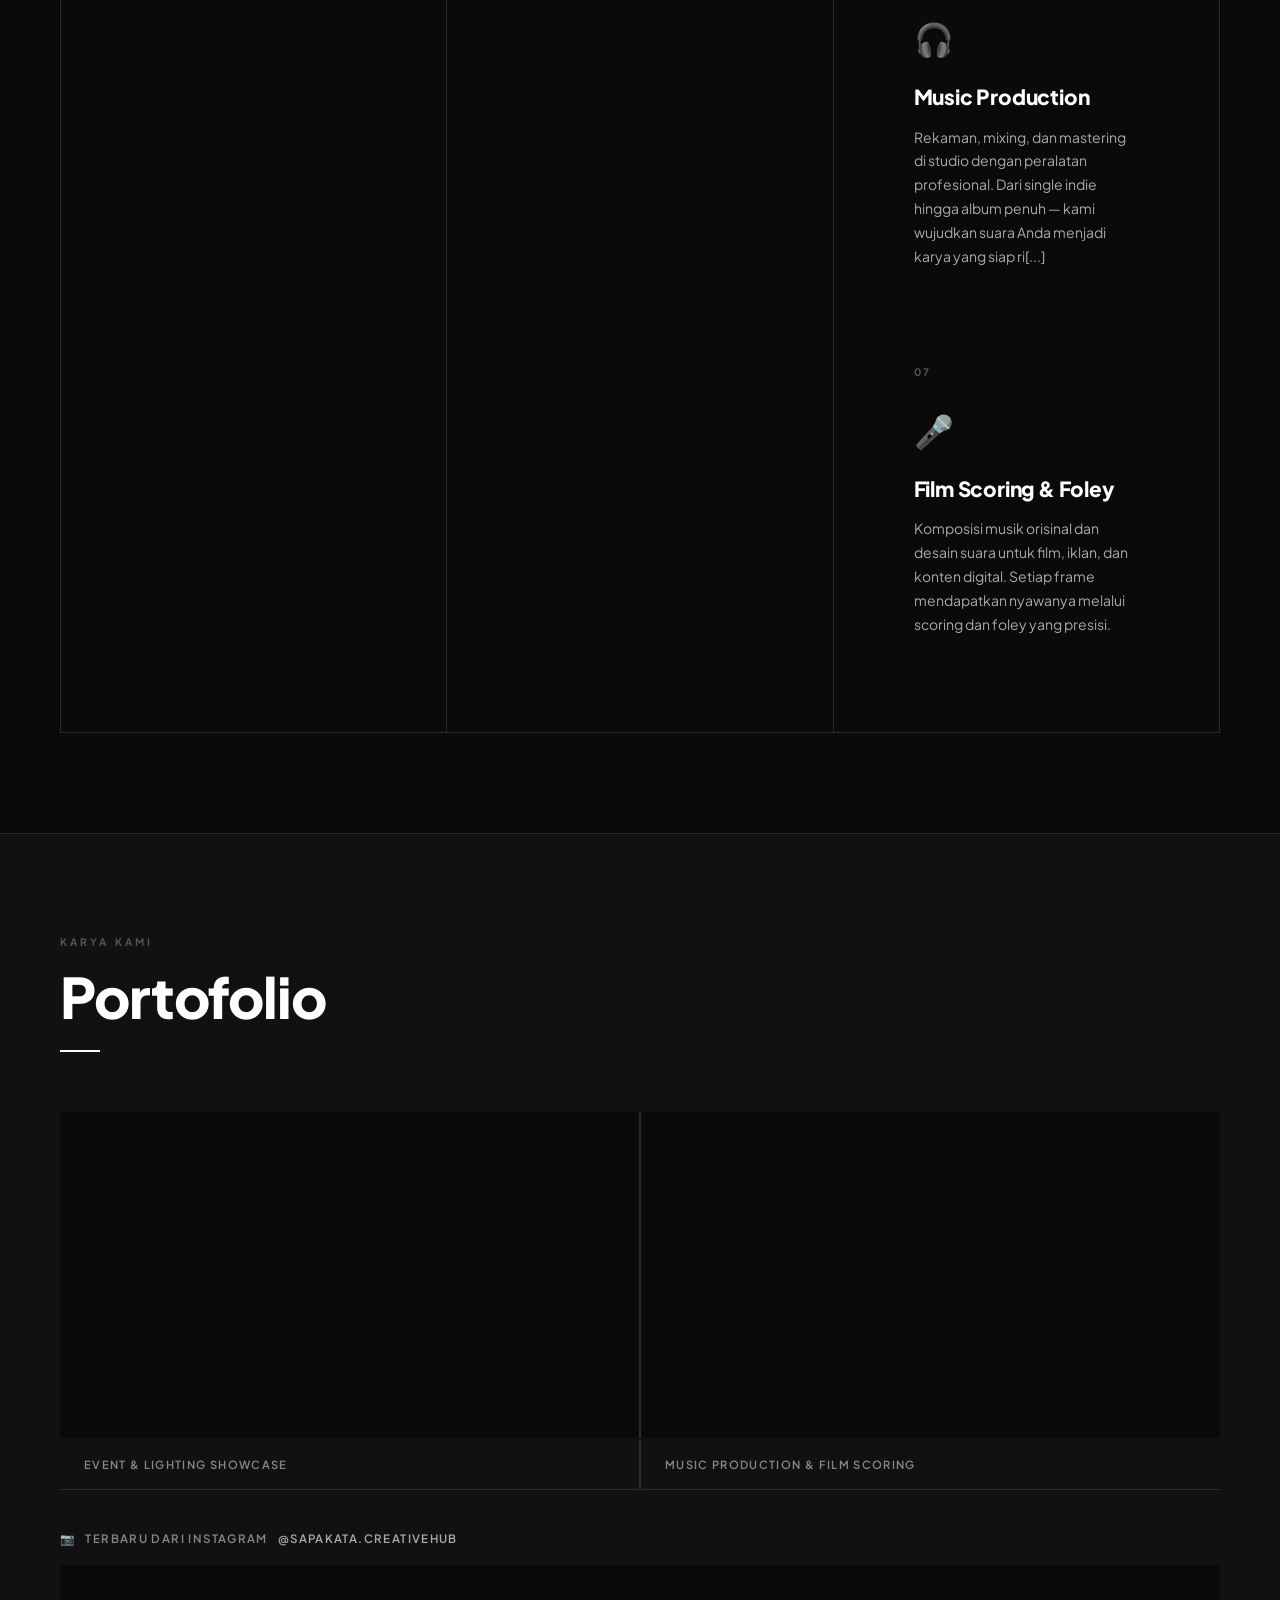
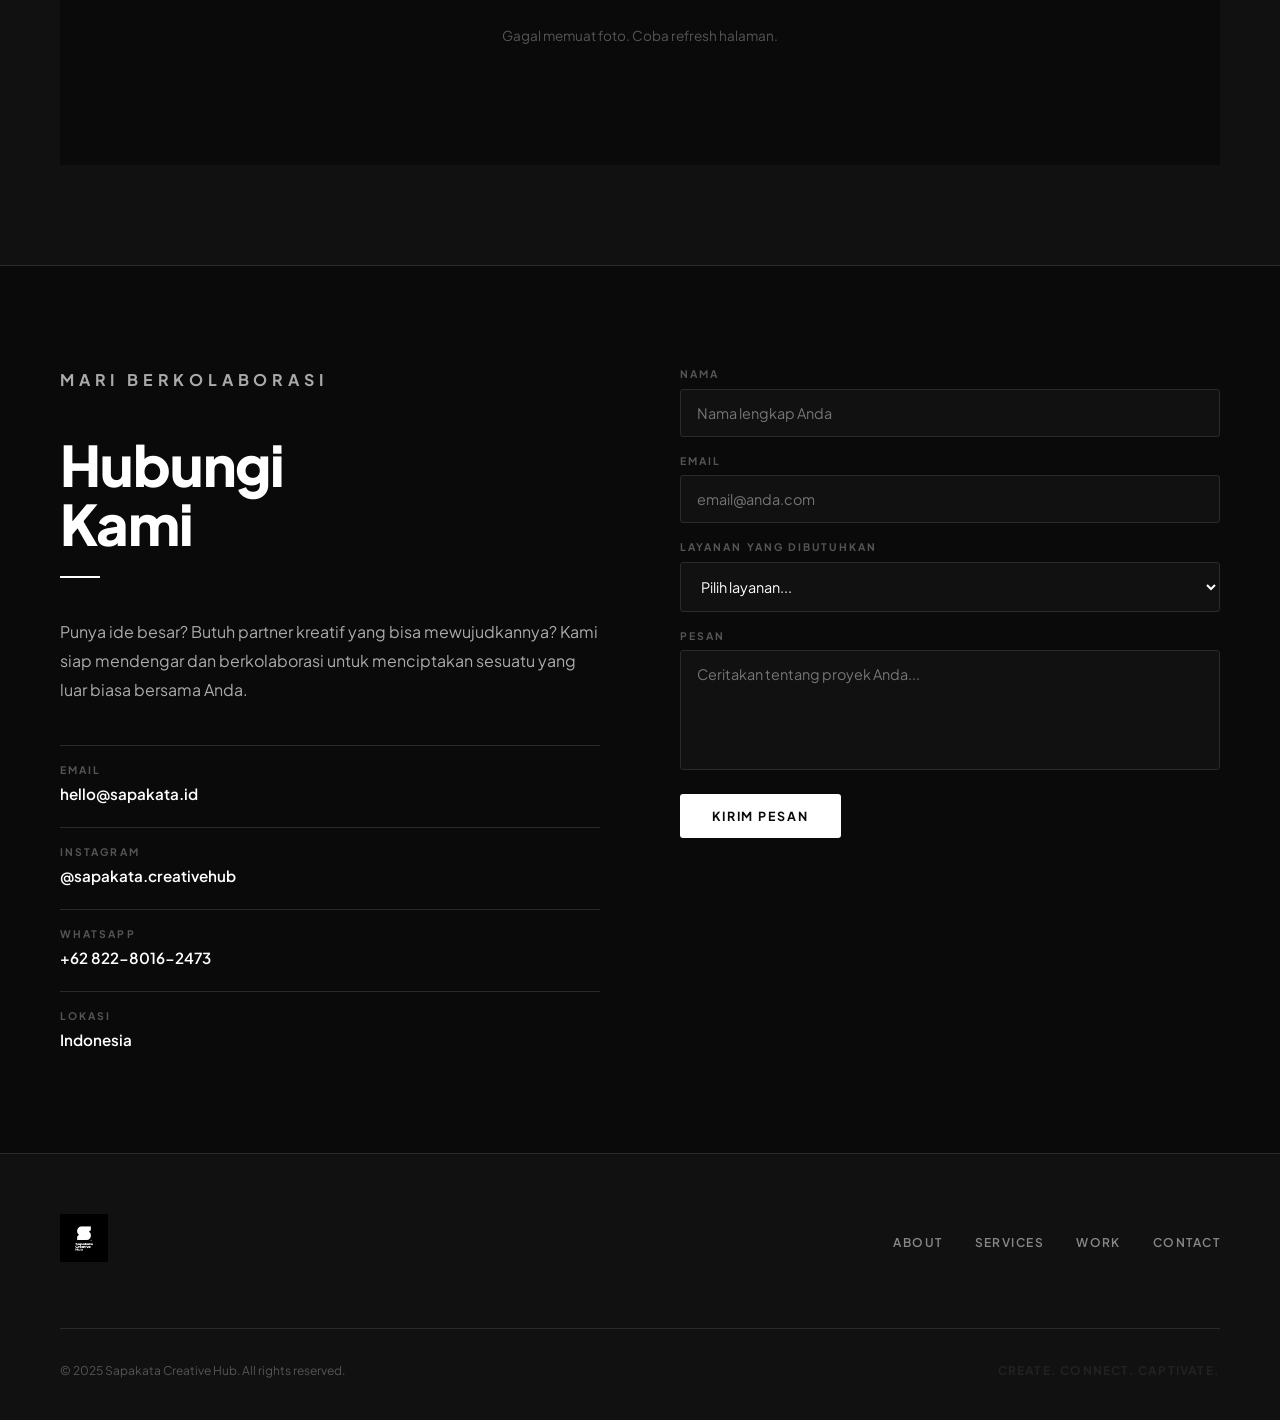
==== commit 38f16606: "Create indextest.html Signed-off-by: sapakata <christianferiandrelubis@gmail.com>" ====
--- a/indextest.html
+++ b/indextest.html
@@ -73,10 +73,10 @@
         <h2 class="section-title reveal">Satu Rumah,<br />Banyak Kreasi.</h2>
         <div class="divider reveal"></div>
         <p class="reveal">
-          Sapakata Creative Hub adalah ruang kreatif multidisiplin yang menggabungkan seni, teknologi, dan pengalaman. Kami percaya bahwa setiap momen layak untuk dirayakan dengan cara yang paling memorable.
+          Sapakata Creative Hub adalah ruang kreatif multidisiplin yang menggabungkan seni, teknologi, dan pengalaman. Kami percaya bahwa setiap momen layak untuk dirayakan dengan cara yang paling[...]
         </p>
         <p class="reveal">
-          Dari tata cahaya yang memukau hingga alunan musik yang menjiwa, dari sablon custom yang berkarakter hingga sajian kuliner yang berkelas — kami adalah mitra kreatif Anda dari awal hingga akhir.
+          Dari tata cahaya yang memukau hingga alunan musik yang menjiwa, dari sablon custom yang berkarakter hingga sajian kuliner yang berkelas — kami adalah mitra kreatif Anda dari awal hingg[...]
         </p>
         <div class="about-stats">
           <div class="stat-box reveal">
@@ -114,7 +114,7 @@
         <p class="service-num">01</p>
         <span class="service-icon">&#127818;</span>
         <h3 class="service-name">Lighting &amp; Sound</h3>
-        <p class="service-desc">Tata cahaya dan sistem audio profesional untuk konser, event korporat, pernikahan, dan pertunjukan panggung. Kami menghadirkan atmosfer yang sempurna untuk setiap momen.</p>
+        <p class="service-desc">Tata cahaya dan sistem audio profesional untuk konser, event korporat, pernikahan, dan pertunjukan panggung. Kami menghadirkan atmosfer yang sempurna untuk setiap [...]
       </div>
 
       <div class="service-card reveal">
@@ -128,28 +128,28 @@
         <p class="service-num">03</p>
         <span class="service-icon">&#128392;</span>
         <h3 class="service-name">Custom Sablon</h3>
-        <p class="service-desc">Cetak kaos, merchandise, dan apparel custom berkualitas tinggi. Desain unik, hasil tahan lama, cocok untuk seragam tim, branding event, hingga koleksi personal.</p>
+        <p class="service-desc">Cetak kaos, merchandise, dan apparel custom berkualitas tinggi. Desain unik, hasil tahan lama, cocok untuk seragam tim, branding event, hingga koleksi personal.</p[...]
       </div>
 
       <div class="service-card reveal">
         <p class="service-num">04</p>
         <span class="service-icon">&#127860;</span>
         <h3 class="service-name">Food &amp; Drink</h3>
-        <p class="service-desc">Layanan catering dan konsep F&amp;B kreatif untuk berbagai acara. Dari coffee break profesional hingga gala dinner mewah — kami sajikan pengalaman kuliner yang berkesan.</p>
+        <p class="service-desc">Layanan catering dan konsep F&amp;B kreatif untuk berbagai acara. Dari coffee break profesional hingga gala dinner mewah — kami sajikan pengalaman kuliner yang b[...]
       </div>
 
       <div class="service-card reveal">
         <p class="service-num">05</p>
         <span class="service-icon">&#127909;</span>
         <h3 class="service-name">Film &amp; Dokumentari</h3>
-        <p class="service-desc">Produksi video, film pendek, dan dokumentari yang kuat secara naratif dan estetika. Kami mendokumentasikan kisah Anda dengan sudut pandang sinematik yang autentik.</p>
+        <p class="service-desc">Produksi video, film pendek, dan dokumentari yang kuat secara naratif dan estetika. Kami mendokumentasikan kisah Anda dengan sudut pandang sinematik yang autentik.[...]
       </div>
 
       <div class="service-card reveal">
         <p class="service-num">06</p>
         <span class="service-icon">&#127911;</span>
         <h3 class="service-name">Music Production</h3>
-        <p class="service-desc">Rekaman, mixing, dan mastering di studio dengan peralatan profesional. Dari single indie hingga album penuh — kami wujudkan suara Anda menjadi karya yang siap rilis.</p>
+        <p class="service-desc">Rekaman, mixing, dan mastering di studio dengan peralatan profesional. Dari single indie hingga album penuh — kami wujudkan suara Anda menjadi karya yang siap ri[...]
       </div>
 
       <div class="service-card reveal">
@@ -228,7 +228,11 @@
           </div>
           <div class="contact-item">
             <span class="contact-item-label">Instagram</span>
-            <span class="contact-item-val"><a href="https://instagram.com/sapakata" target="_blank" rel="noopener">@sapakata</a></span>
+            <span class="contact-item-val"><a href="https://instagram.com/sapakata.creativehub" target="_blank" rel="noopener">@sapakata.creativehub</a></span>
+          </div>
+          <div class="contact-item">
+            <span class="contact-item-label">WhatsApp</span>
+            <span class="contact-item-val"><a href="https://wa.me/6282280162473" target="_blank" rel="noopener">+62 822-8016-2473</a></span>
           </div>
           <div class="contact-item">
             <span class="contact-item-label">Lokasi</span>
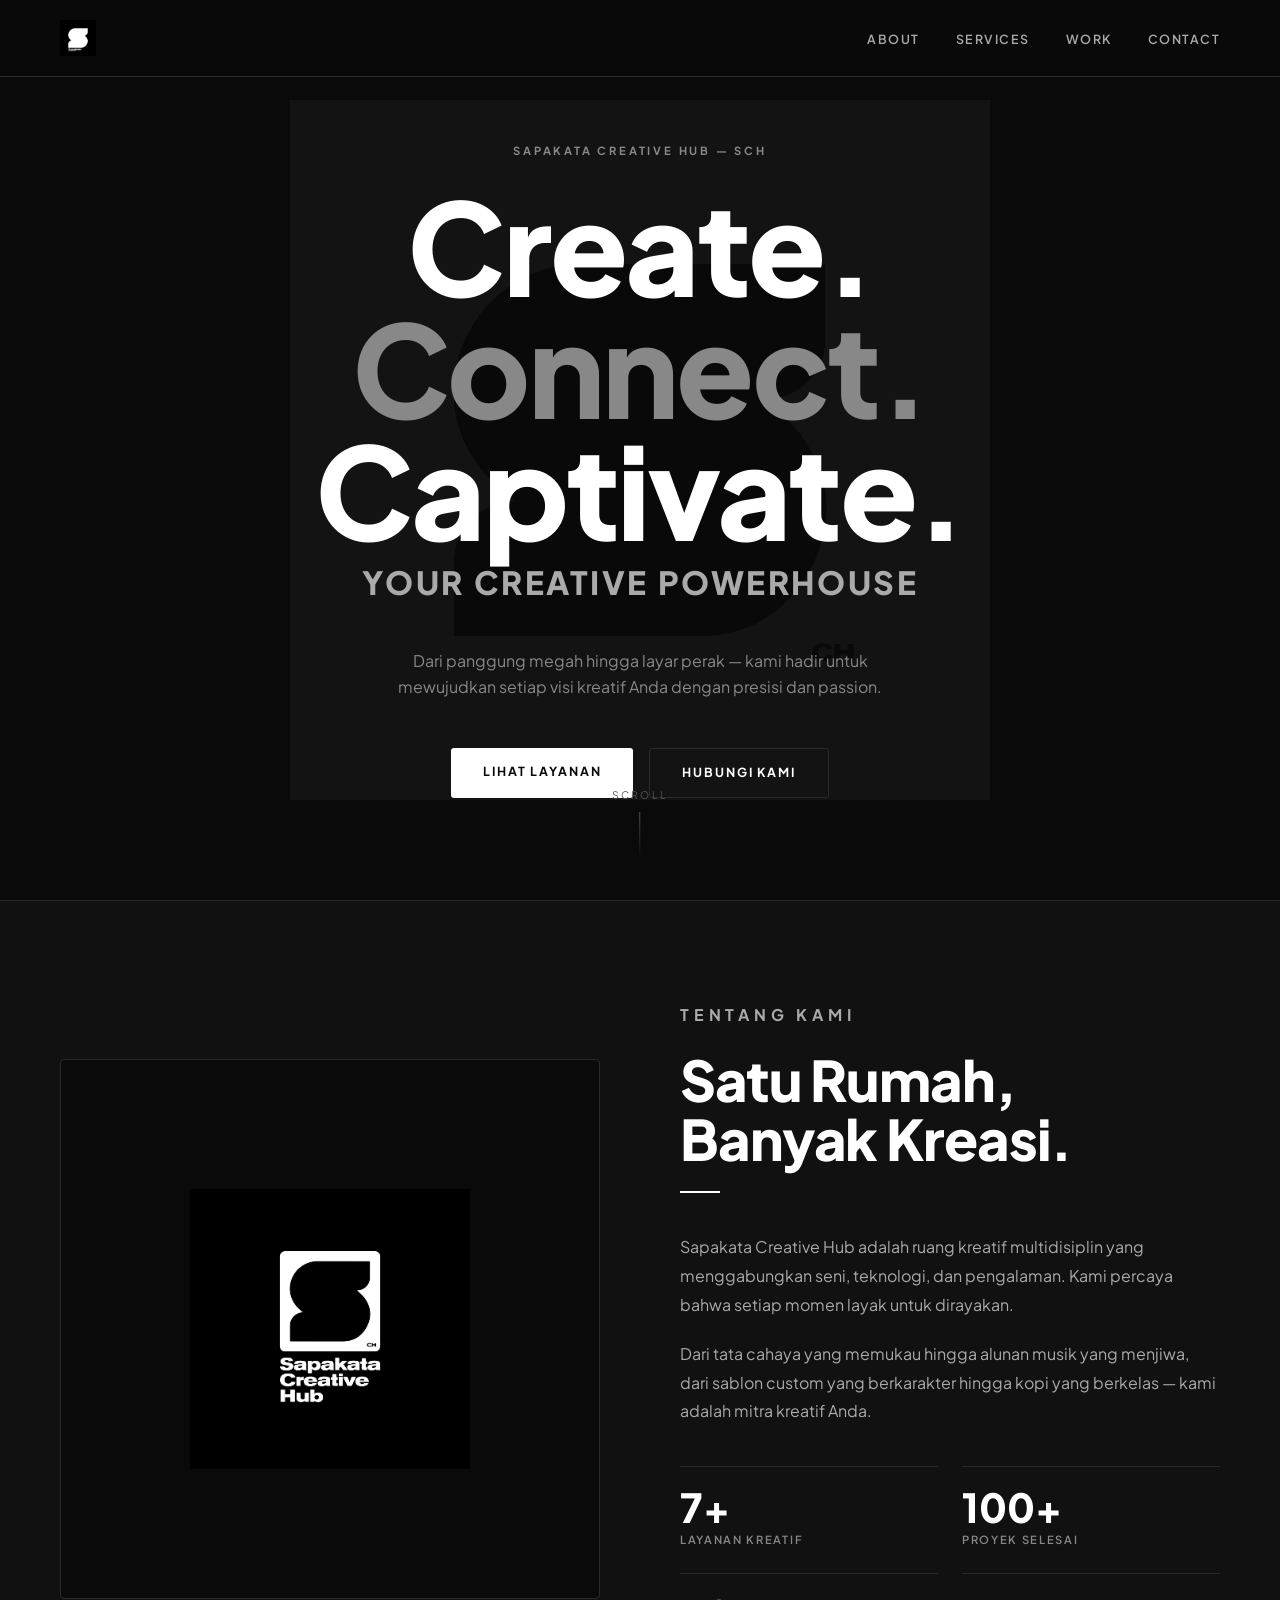
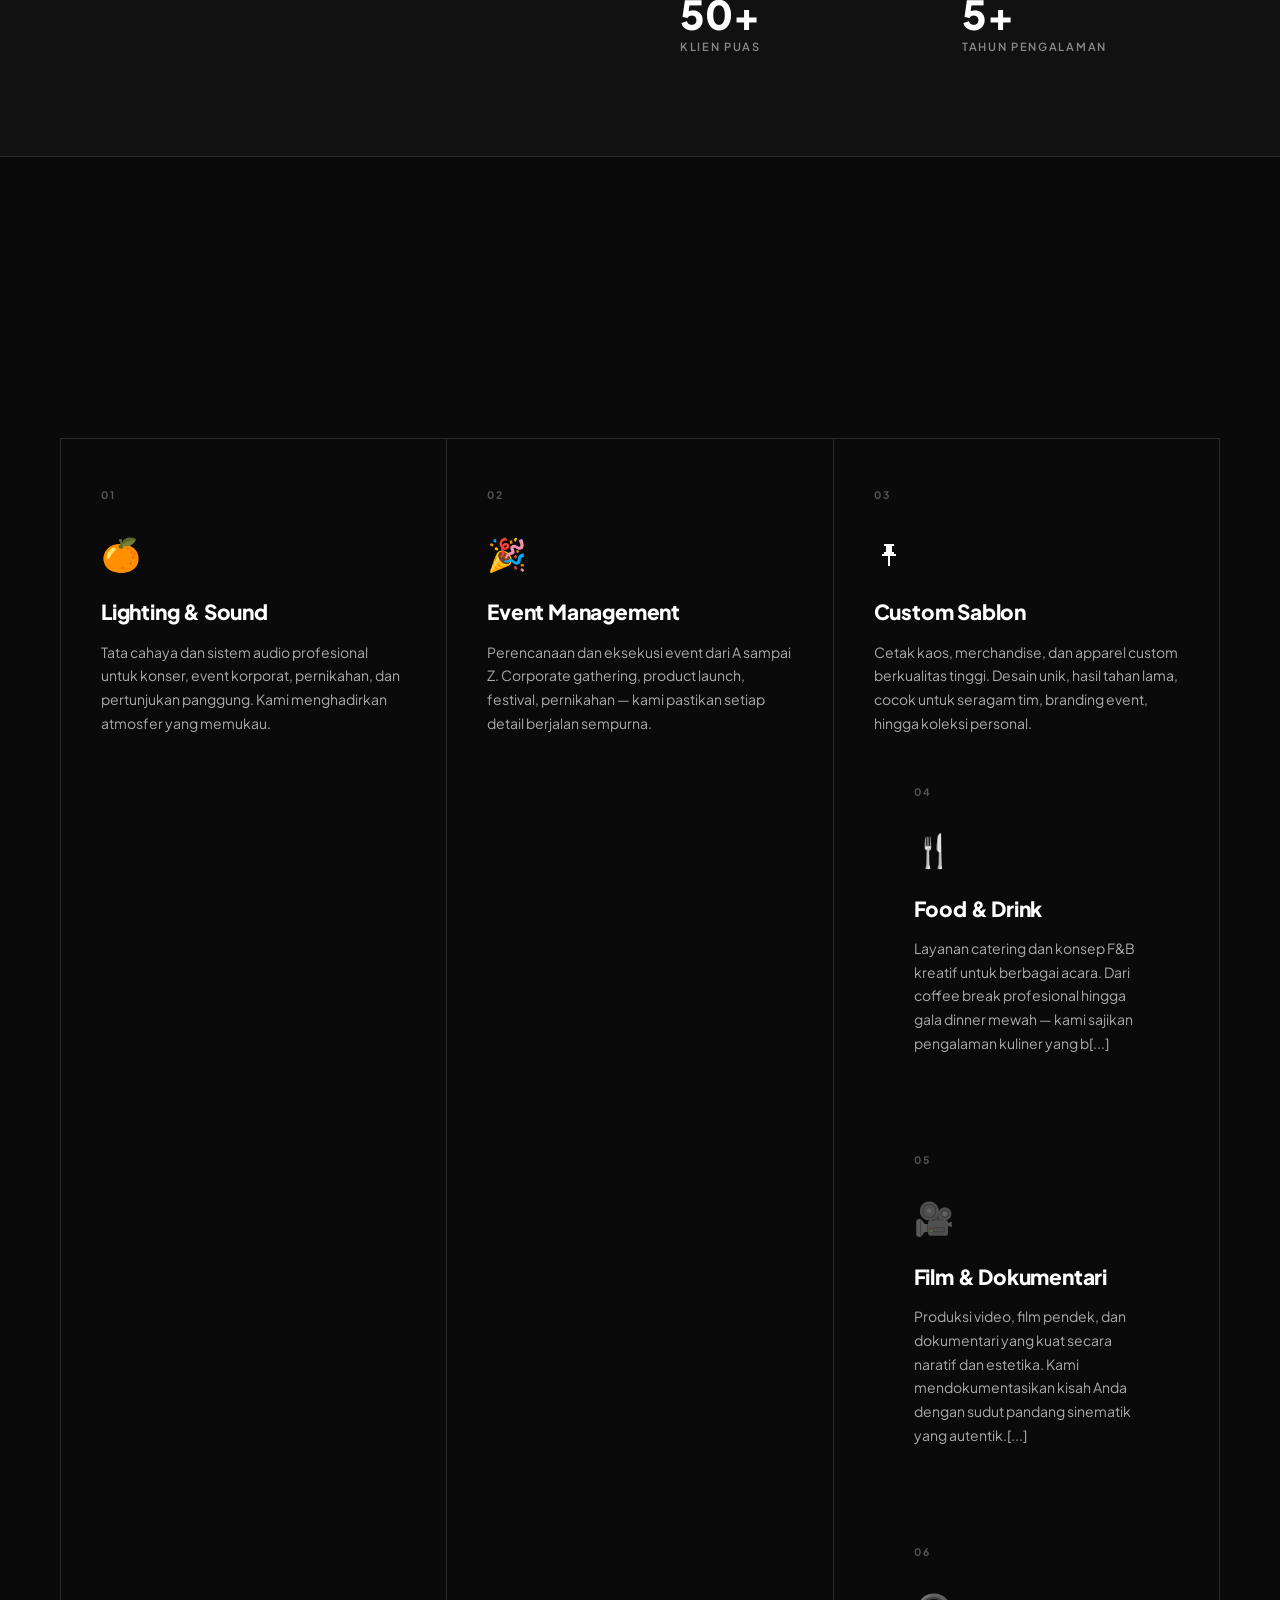
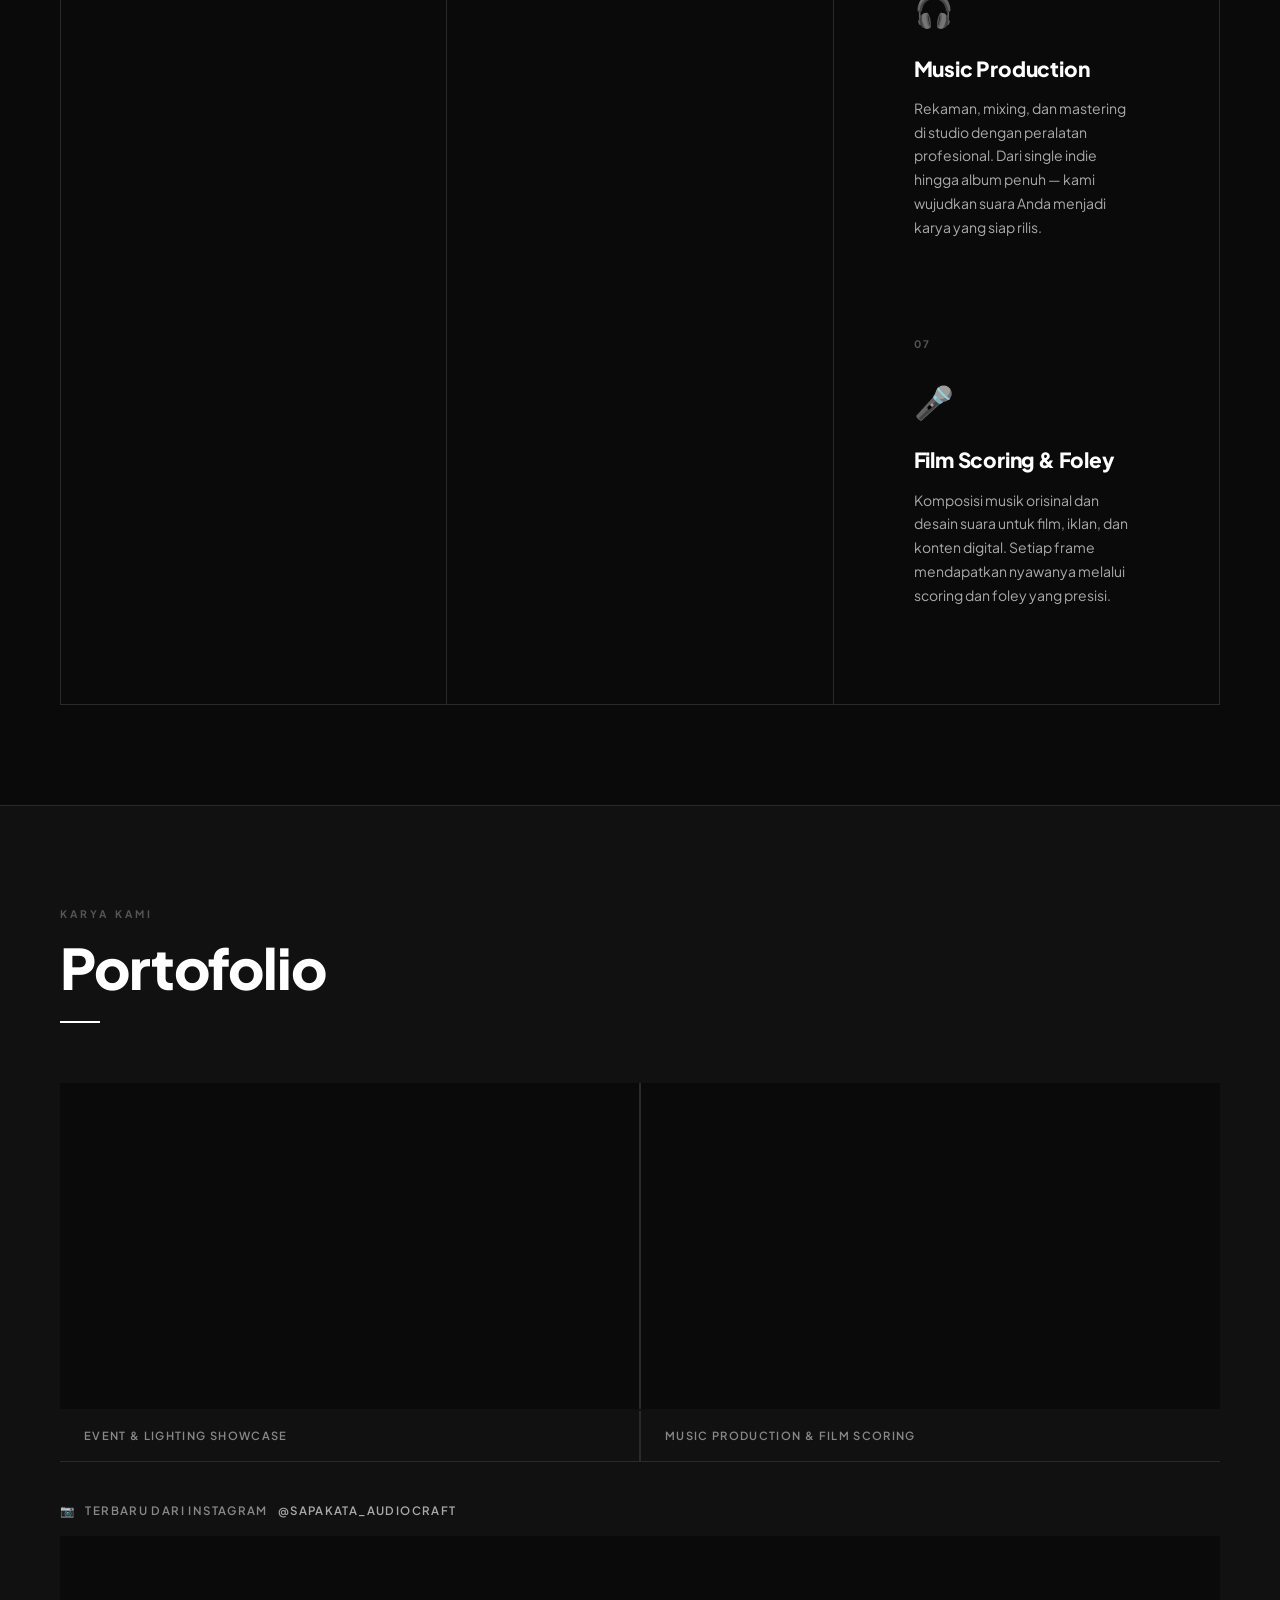
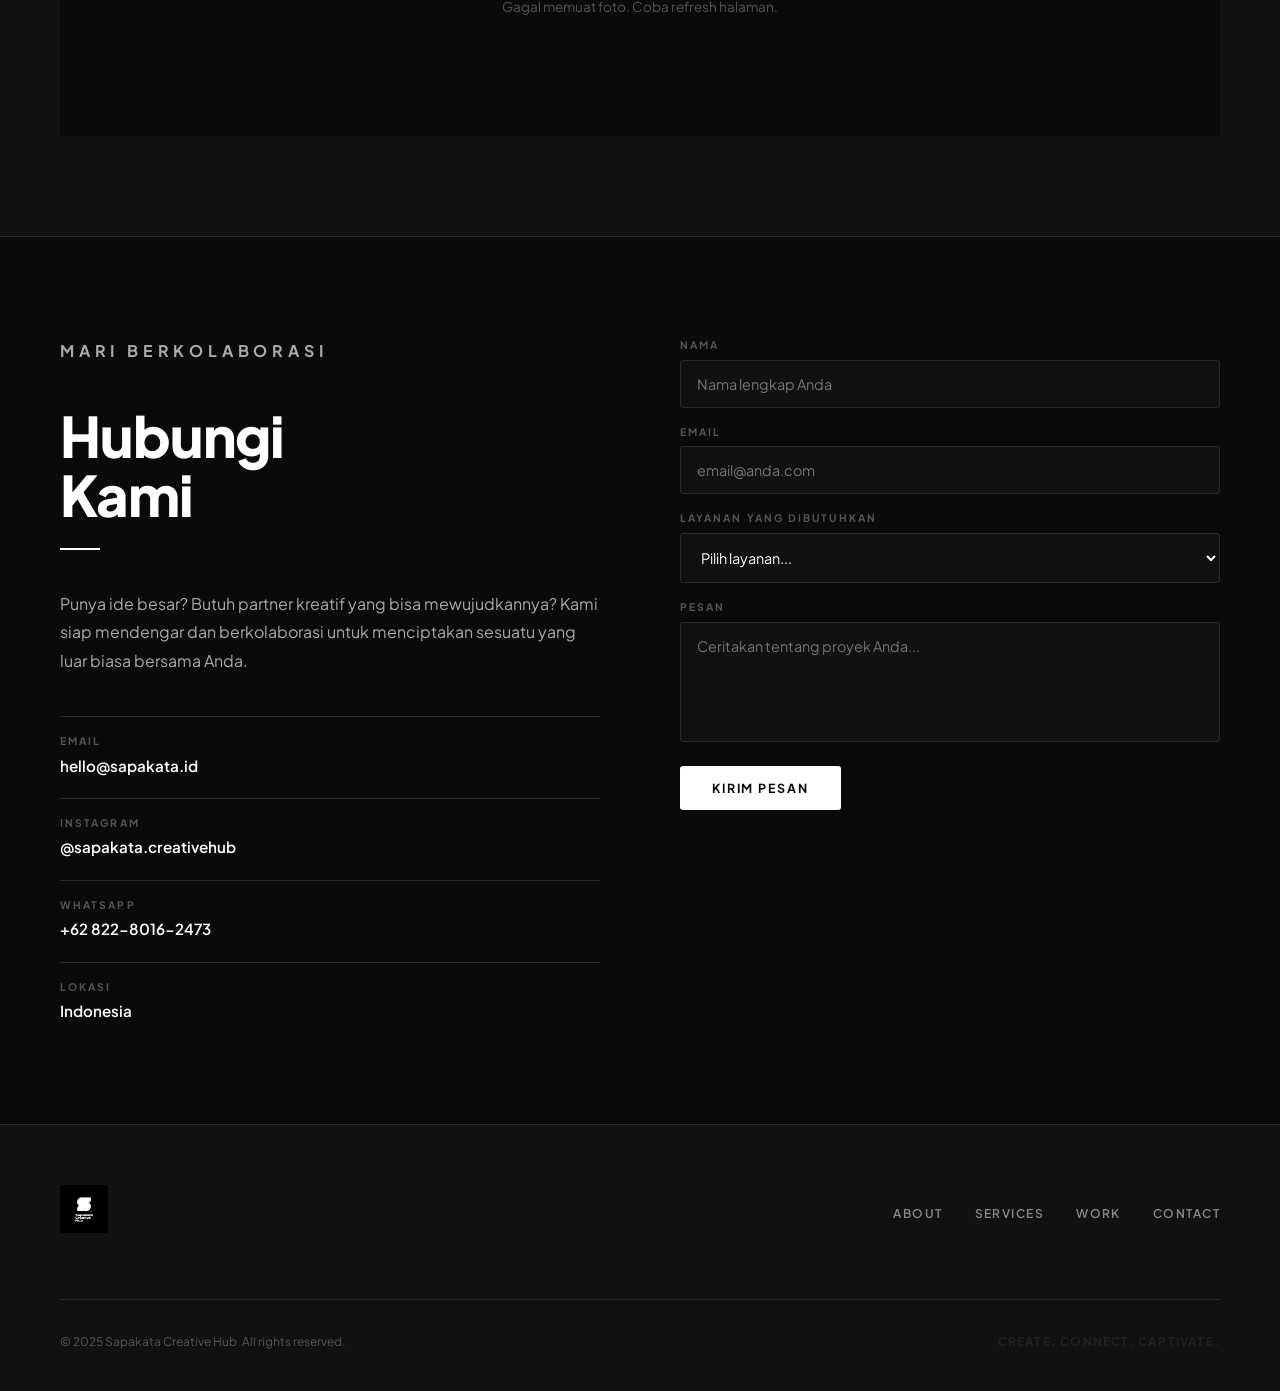
==== commit 8dddf676: "Add initial HTML structure for Sapakata Creative Hub This HTML file serves as the main structure for" ====
--- a/indextest.html
+++ b/indextest.html
@@ -19,7 +19,7 @@
   <!-- ===== NAVBAR ===== -->
   <nav>
     <a href="#hero" class="nav-logo">
-      <img src="assets/logo/sapakata n-02.png" alt="Sapakata Creative Hub" />
+      <img src="assets/logo/sapakata n-08.png" alt="Sapakata Creative Hub" />
     </a>
     <ul class="nav-links">
       <li><a href="#about">About</a></li>
@@ -73,10 +73,10 @@
         <h2 class="section-title reveal">Satu Rumah,<br />Banyak Kreasi.</h2>
         <div class="divider reveal"></div>
         <p class="reveal">
-          Sapakata Creative Hub adalah ruang kreatif multidisiplin yang menggabungkan seni, teknologi, dan pengalaman. Kami percaya bahwa setiap momen layak untuk dirayakan dengan cara yang paling[...]
+          Sapakata Creative Hub adalah ruang kreatif multidisiplin yang menggabungkan seni, teknologi, dan pengalaman. Kami percaya bahwa setiap momen layak untuk dirayakan.
         </p>
         <p class="reveal">
-          Dari tata cahaya yang memukau hingga alunan musik yang menjiwa, dari sablon custom yang berkarakter hingga sajian kuliner yang berkelas — kami adalah mitra kreatif Anda dari awal hingg[...]
+          Dari tata cahaya yang memukau hingga alunan musik yang menjiwa, dari sablon custom yang berkarakter hingga kopi yang berkelas — kami adalah mitra kreatif Anda.
         </p>
         <div class="about-stats">
           <div class="stat-box reveal">
@@ -114,7 +114,7 @@
         <p class="service-num">01</p>
         <span class="service-icon">&#127818;</span>
         <h3 class="service-name">Lighting &amp; Sound</h3>
-        <p class="service-desc">Tata cahaya dan sistem audio profesional untuk konser, event korporat, pernikahan, dan pertunjukan panggung. Kami menghadirkan atmosfer yang sempurna untuk setiap [...]
+        <p class="service-desc">Tata cahaya dan sistem audio profesional untuk konser, event korporat, pernikahan, dan pertunjukan panggung. Kami menghadirkan atmosfer yang memukau.
       </div>
 
       <div class="service-card reveal">
@@ -149,7 +149,7 @@
         <p class="service-num">06</p>
         <span class="service-icon">&#127911;</span>
         <h3 class="service-name">Music Production</h3>
-        <p class="service-desc">Rekaman, mixing, dan mastering di studio dengan peralatan profesional. Dari single indie hingga album penuh — kami wujudkan suara Anda menjadi karya yang siap ri[...]
+        <p class="service-desc">Rekaman, mixing, dan mastering di studio dengan peralatan profesional. Dari single indie hingga album penuh — kami wujudkan suara Anda menjadi karya yang siap rilis.
       </div>
 
       <div class="service-card reveal">
@@ -198,7 +198,7 @@
     <div class="ig-section reveal">
       <p class="ig-label">
         <span>&#x1F4F7;</span> Terbaru dari Instagram
-        <a href="https://www.instagram.com/sapakata.creativehub/" target="_blank" rel="noopener">@sapakata.creativehub</a>
+        <a href="https://www.instagram.com/sapakata_audiocraft/" target="_blank" rel="noopener">@sapakata_audiocraft</a>
       </p>
       <div class="photo-grid" id="instagram-grid">
         <!-- Diisi oleh script.js via Behold API -->
